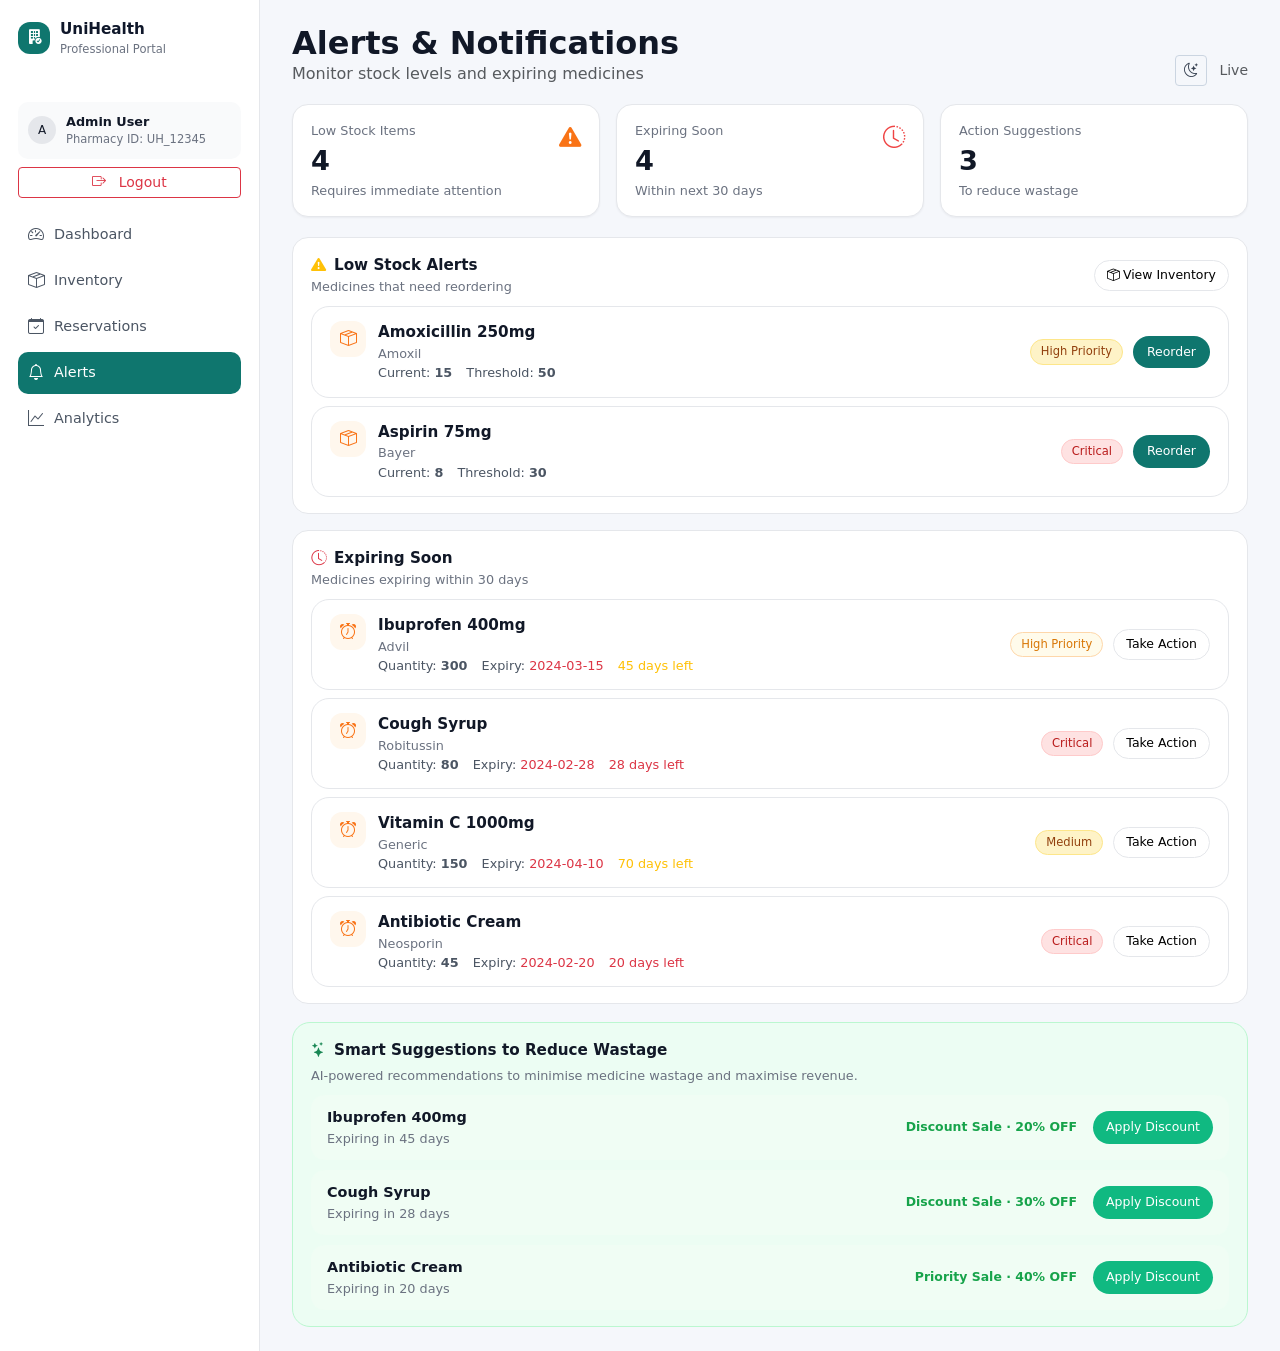
==== alerts.html @ 22b68a57 "Initial commit" ====
<!DOCTYPE html>
<html lang="en">
<head>
    <meta charset="UTF-8">
    <title>UniHealth | Alerts</title>
    <meta name="viewport" content="width=device-width, initial-scale=1">
    <link href="https://cdn.jsdelivr.net/npm/bootstrap@5.3.0/dist/css/bootstrap.min.css" rel="stylesheet">
    <link rel="stylesheet" href="https://cdn.jsdelivr.net/npm/bootstrap-icons@1.11.1/font/bootstrap-icons.css">
    <link rel="stylesheet" href="style.css">
    <style>
        .alert-section-header{
            display:flex;
            align-items:center;
            justify-content:space-between;
            margin-bottom:10px;
        }
        .alert-section-title{
            font-size:.95rem;
            font-weight:700;
            display:flex;
            align-items:center;
            gap:8px;
        }
        .alert-section-sub{
            font-size:.8rem;
            color:#6b7280;
        }
        .chip-warning{
            color:#d97706;
            background:#fffbeb;
            border-radius:999px;
            padding:3px 10px;
            font-size:.72rem;
            border:1px solid #fed7aa;
        }
        .chip-critical{
            color:#b91c1c;
            background:#fee2e2;
            border-radius:999px;
            padding:3px 10px;
            font-size:.72rem;
            border:1px solid #fecaca;
        }
        .chip-medium{
            color:#92400e;
            background:#fef3c7;
            border-radius:999px;
            padding:3px 10px;
            font-size:.72rem;
            border:1px solid #fde68a;
        }
        .alert-list-card{
            background:#fff;
            border-radius:18px;
            border:1px solid #e5e7eb;
            padding:14px 18px;
            display:flex;
            justify-content:space-between;
            align-items:center;
        }
        .alert-list-main{
            display:flex;
            align-items:flex-start;
            gap:12px;
        }
        .alert-icon-pill{
            width:36px;
            height:36px;
            border-radius:12px;
            background:#fff7ed;
            display:flex;
            align-items:center;
            justify-content:center;
            color:#f97316;
            flex-shrink:0;
        }
        .alert-medicine{
            font-size:.95rem;
            font-weight:700;
        }
        .alert-brand{
            font-size:.8rem;
            color:#6b7280;
        }
        .alert-meta{
            font-size:.8rem;
            color:#4b5563;
        }
        .alert-meta span+span{
            margin-left:10px;
        }
        .alert-right{
            display:flex;
            align-items:center;
            gap:10px;
        }
        .btn-outline-soft{
            border-radius:999px;
            border:1px solid #e5e7eb;
            background:#fff;
            font-size:.78rem;
            padding:5px 12px;
        }
        .btn-pill-primary{
            border-radius:999px;
            border:none;
            background:#0f766e;
            color:#fff;
            font-size:.78rem;
            padding:7px 14px;
        }
        .suggest-panel{
            background:#ecfdf3;
            border-radius:18px;
            border:1px solid #bbf7d0;
            padding:16px 18px;
            margin-top:18px;
        }
        .suggest-item{
            background:#f0fdf4;
            border-radius:14px;
            padding:12px 16px;
            display:flex;
            justify-content:space-between;
            align-items:center;
            margin-top:10px;
        }
        .suggest-name{
            font-size:.9rem;
            font-weight:600;
        }
        .suggest-sub{
            font-size:.8rem;
            color:#6b7280;
        }
        .suggest-tag{
            font-size:.78rem;
            color:#16a34a;
            font-weight:700;
        }
        .btn-apply{
            border-radius:999px;
            border:none;
            background:#10b981;
            color:#fff;
            font-size:.78rem;
            padding:7px 13px;
        }
    </style>
</head>
<body>
<div class="app-shell">

    <aside class="app-sidebar">
        <div class="sidebar-brand">
            <div class="brand-icon"><i class="bi bi-building-fill-check"></i></div>
            <div>
                <div class="brand-title">UniHealth</div>
                <div class="brand-subtitle">Professional Portal</div>
            </div>
        </div>

        <div class="sidebar-user mb-2">
            <div class="sidebar-user-avatar">A</div>
            <div>
                <div class="fw-bold">Admin User</div>
                <div class="brand-subtitle">Pharmacy ID: <span id="sidebarPhId">UH_12345</span></div>
            </div>
        </div>

        <button class="btn btn-sm btn-outline-danger w-100 mb-3" onclick="handleLogout()">
            <i class="bi bi-box-arrow-right me-2"></i> Logout
        </button>

        <nav class="sidebar-nav">
            <a href="dashboard.html" class="sidebar-link">
                <i class="bi bi-speedometer2"></i><span>Dashboard</span>
            </a>
            <a href="inventory.html" class="sidebar-link">
                <i class="bi bi-box-seam"></i><span>Inventory</span>
            </a>
            <a href="reservations.html" class="sidebar-link">
                <i class="bi bi-calendar-check"></i><span>Reservations</span>
            </a>
            <a href="alerts.html" class="sidebar-link active">
                <i class="bi bi-bell"></i><span>Alerts</span>
            </a>
            <a href="analytics.html" class="sidebar-link">
                <i class="bi bi-graph-up"></i><span>Analytics</span>
            </a>
        </nav>
    </aside>

    <main class="app-main">
        <div class="app-header-row">
            <div>
                <h2 class="fw-bold mb-0">Alerts &amp; Notifications</h2>
                <p class="text-muted mb-0">Monitor stock levels and expiring medicines</p>
            </div>
            <div class="text-end small text-muted">
                <button type="button" class="btn btn-sm btn-outline-secondary me-2" onclick="toggleTheme()">
                    <i class="bi bi-moon-stars"></i>
                </button>
                <span class="live-dot"></span> Live
            </div>
        </div>

        <section class="summary-grid">
            <div class="summary-card">
                <div>
                    <div class="summary-label">Low Stock Items</div>
                    <h2>4</h2>
                    <div class="summary-note">Requires immediate attention</div>
                </div>
                <div class="summary-icon">
                    <i class="bi bi-exclamation-triangle-fill"></i>
                </div>
            </div>
            <div class="summary-card">
                <div>
                    <div class="summary-label">Expiring Soon</div>
                    <h2>4</h2>
                    <div class="summary-note">Within next 30 days</div>
                </div>
                <div class="summary-icon red">
                    <i class="bi bi-clock-history"></i>
                </div>
            </div>
            <div class="summary-card">
                <div>
                    <div class="summary-label">Action Suggestions</div>
                    <h2>3</h2>
                    <div class="summary-note">To reduce wastage</div>
                </div>
                <div class="summary-icon green">
                    <i class="bi bi-arrow-trend-down"></i>
                </div>
            </div>
        </section>

        <section class="panel">
            <div class="alert-section-header">
                <div>
                    <div class="alert-section-title">
                        <span class="text-warning"><i class="bi bi-exclamation-triangle-fill"></i></span>
                        Low Stock Alerts
                    </div>
                    <div class="alert-section-sub">Medicines that need reordering</div>
                </div>
                <button class="btn-outline-soft">
                    <i class="bi bi-box-seam"></i> View Inventory
                </button>
            </div>
            <div class="vstack gap-2" id="lowStockContainer"></div>
        </section>

        <section class="panel">
            <div class="alert-section-header">
                <div>
                    <div class="alert-section-title">
                        <span class="text-danger"><i class="bi bi-clock-history"></i></span>
                        Expiring Soon
                    </div>
                    <div class="alert-section-sub">Medicines expiring within 30 days</div>
                </div>
            </div>
            <div class="vstack gap-2" id="expiringContainer"></div>
        </section>

        <section class="suggest-panel">
            <div class="alert-section-title mb-1">
                <span class="text-success"><i class="bi bi-stars"></i></span>
                Smart Suggestions to Reduce Wastage
            </div>
            <div class="alert-section-sub mb-2">
                AI‑powered recommendations to minimise medicine wastage and maximise revenue.
            </div>
            <div id="suggestContainer"></div>
        </section>
    </main>
</div>

<script src="auth-logic.js"></script>
<script>
    const lowStockAlerts = [
        { name: "Amoxicillin 250mg", brand: "Amoxil", current: 15, threshold: 50, priority: "High Priority" },
        { name: "Aspirin 75mg",      brand: "Bayer",  current: 8,  threshold: 30, priority: "Critical" }
    ];
    const expiringSoon = [
        { name: "Ibuprofen 400mg",  brand: "Advil",      qty: 300, expiry: "2024-03-15", daysLeft: "45 days left", severity: "High Priority" },
        { name: "Cough Syrup",      brand: "Robitussin", qty: 80,  expiry: "2024-02-28", daysLeft: "28 days left", severity: "Critical" },
        { name: "Vitamin C 1000mg", brand: "Generic",    qty: 150, expiry: "2024-04-10", daysLeft: "70 days left", severity: "Medium" },
        { name: "Antibiotic Cream", brand: "Neosporin",  qty: 45,  expiry: "2024-02-20", daysLeft: "20 days left", severity: "Critical" }
    ];
    const suggestions = [
        { name: "Ibuprofen 400mg",  note: "Expiring in 45 days", tag: "Discount Sale · 20% OFF" },
        { name: "Cough Syrup",      note: "Expiring in 28 days", tag: "Discount Sale · 30% OFF" },
        { name: "Antibiotic Cream", note: "Expiring in 20 days", tag: "Priority Sale · 40% OFF" }
    ];
    function makeEl(html) {
        const tpl = document.createElement('template');
        tpl.innerHTML = html.trim();
        return tpl.content.firstElementChild;
    }
    function renderLowStock() {
        const box = document.getElementById('lowStockContainer');
        box.innerHTML = "";
        lowStockAlerts.forEach(a => {
            const chipClass = (a.priority === "Critical") ? "chip-critical" : "chip-medium";
            box.appendChild(makeEl(`
                <div class="alert-list-card">
                    <div class="alert-list-main">
                        <div class="alert-icon-pill">
                            <i class="bi bi-box-seam"></i>
                        </div>
                        <div>
                            <div class="alert-medicine">${a.name}</div>
                            <div class="alert-brand">${a.brand}</div>
                            <div class="alert-meta">
                                <span>Current: <strong>${a.current}</strong></span>
                                <span>Threshold: <strong>${a.threshold}</strong></span>
                            </div>
                        </div>
                    </div>
                    <div class="alert-right">
                        <span class="${chipClass}">${a.priority}</span>
                        <button class="btn-pill-primary">Reorder</button>
                    </div>
                </div>
            `));
        });
    }
    function renderExpiring() {
        const box = document.getElementById('expiringContainer');
        box.innerHTML = "";
        expiringSoon.forEach(a => {
            const chipClass =
                a.severity === "Critical" ? "chip-critical" :
                a.severity === "Medium"   ? "chip-medium"  : "chip-warning";
            const daysClass = a.severity === "Critical" ? "text-danger" : "text-warning";
            box.appendChild(makeEl(`
                <div class="alert-list-card">
                    <div class="alert-list-main">
                        <div class="alert-icon-pill">
                            <i class="bi bi-alarm"></i>
                        </div>
                        <div>
                            <div class="alert-medicine">${a.name}</div>
                            <div class="alert-brand">${a.brand}</div>
                            <div class="alert-meta">
                                <span>Quantity: <strong>${a.qty}</strong></span>
                                <span>Expiry: <span class="text-danger">${a.expiry}</span></span>
                                <span class="${daysClass}">${a.daysLeft}</span>
                            </div>
                        </div>
                    </div>
                    <div class="alert-right">
                        <span class="${chipClass}">${a.severity}</span>
                        <button class="btn-outline-soft">Take Action</button>
                    </div>
                </div>
            `));
        });
    }
    function renderSuggestions() {
        const box = document.getElementById('suggestContainer');
        box.innerHTML = "";
        suggestions.forEach(s => {
            box.appendChild(makeEl(`
                <div class="suggest-item">
                    <div>
                        <div class="suggest-name">${s.name}</div>
                        <div class="suggest-sub">${s.note}</div>
                    </div>
                    <div class="d-flex align-items-center gap-3">
                        <div class="suggest-tag">${s.tag}</div>
                        <button class="btn-apply">Apply Discount</button>
                    </div>
                </div>
            `));
        });
    }
    renderLowStock();
    renderExpiring();
    renderSuggestions();
</script>
</body>
</html>
---- style.css ----
:root {
    --teal: #00a8a8;
    --primary-teal: #2cb5b5;
    --dark-gray: #1a1d20;
    --bg-main: #f5f7fb;
    --border-gray: #e5e7eb;
    --text-main: #111827;
    --muted: #6b7280;
}

/* Decorative hearts */
.decorative-hearts {
    position: fixed;
    top: 0;
    left: 0;
    width: 100%;
    height: 100%;
    pointer-events: none;
    z-index: -1;
    overflow: hidden;
}

.heart-decor {
    position: absolute;
    font-size: 3rem;
    color: rgba(239, 68, 68, 0.08);
    animation: floatHeart 6s ease-in-out infinite;
}

.heart-decor:nth-child(2) {
    animation-delay: 1s;
}

.heart-decor:nth-child(3) {
    animation-delay: 2s;
}

.heart-decor:nth-child(4) {
    animation-delay: 3s;
}

@keyframes floatHeart {
    0%, 100% {
        transform: translateY(0) rotate(0deg);
    }
    50% {
        transform: translateY(-30px) rotate(5deg);
    }
}

/* Global */
*,
*::before,
*::after {
    box-sizing: border-box;
}

body {
    margin: 0;
    background-color: var(--bg-main);
    font-family: "Inter", system-ui, -apple-system, BlinkMacSystemFont, sans-serif;
    color: var(--text-main);
}

/* ==================== AUTH LAYOUT (index.html) ==================== */

.auth-shell {
    min-height: 100vh;
    display: flex;
    align-items: stretch;
    justify-content: center;
    padding: 32px 16px;
    background: radial-gradient(circle at top left, #e0f2fe, #f9fafb 45%, #eff6ff);
}

/* Responsive grid system */
.responsive-grid {
    display: grid;
    gap: 16px;
}

/* Mobile: 1 column */
@media (max-width: 576px) {
    .responsive-grid {
        grid-template-columns: 1fr;
    }
}

/* Tablet: 2 columns */
@media (min-width: 577px) and (max-width: 992px) {
    .responsive-grid {
        grid-template-columns: repeat(2, 1fr);
    }
}

/* Desktop: 3+ columns */
@media (min-width: 993px) {
    .responsive-grid {
        grid-template-columns: repeat(3, 1fr);
    }
}

.auth-wrapper {
    display: grid;
    /* centered stacked layout */
    grid-template-columns: 1fr;
    max-width: 520px;
    width: 100%;
    gap: 32px;
    margin: 0 auto;
}

/* Responsive auth wrapper */
/* Mobile: Extra small screens */
@media (max-width: 480px) {
    .auth-wrapper {
        max-width: 100%;
        gap: 24px;
    }
    
    .auth-panel,
    .auth-hero {
        padding-left: 16px !important;
        padding-right: 16px !important;
    }
}

/* Mobile: Small screens */
@media (min-width: 481px) and (max-width: 576px) {
    .auth-wrapper {
        max-width: 100%;
        gap: 28px;
    }
}

/* Tablet: Medium screens */
@media (min-width: 577px) and (max-width: 768px) {
    .auth-wrapper {
        max-width: 550px;
        gap: 32px;
    }
}

/* Tablet: Large screens */
@media (min-width: 769px) and (max-width: 992px) {
    .auth-wrapper {
        max-width: 600px;
    }
}

/* Desktop: Extra large screens */
@media (min-width: 1200px) {
    .auth-shell {
        padding: 40px 24px;
    }
    
    .auth-wrapper {
        max-width: 700px;
        gap: 40px;
    }
}

/* Left gradient panel */
.auth-hero {
    border-radius: 24px;
    background: linear-gradient(135deg, #0497a8, #0067c5);
    color: #fff;
    padding: 48px 40px 56px;
    position: relative;
    overflow: hidden;
    box-shadow: 0 22px 45px rgba(15, 23, 42, 0.3);
    animation: slideUpFade 0.68s cubic-bezier(0.34, 1.56, 0.64, 1) 0.1s both;
    transform-origin: center bottom;
}

.auth-hero::after {
    content: "";
    position: absolute;
    width: 260px;
    height: 260px;
    border-radius: 40px;
    background: rgba(255, 255, 255, 0.15);
    right: -80px;
    bottom: -90px;
}

.auth-logo-chip {
    position: absolute;
    top: 20px;
    left: 24px;
    background: #ffffff;
    border-radius: 22px;
    padding: 12px 20px;
    display: inline-flex;
    align-items: center;
    gap: 8px;
    box-shadow: 0 18px 40px rgba(15, 23, 42, 0.25);
    animation: slideUpFade 0.6s cubic-bezier(0.34, 1.56, 0.64, 1) both;
    transition: all 0.3s ease;
}

.auth-logo-chip:hover {
    transform: translateY(-4px);
    box-shadow: 0 24px 50px rgba(15, 23, 42, 0.35);
}

.auth-logo-chip span {
    font-weight: 700;
    color: #059669;
}

.auth-hero h1 {
    margin-top: 40px;
    font-size: 3.3rem;
    font-weight: 800;
    margin-bottom: 8px;
    animation: slideUpFade 0.7s cubic-bezier(0.34, 1.56, 0.64, 1) 0.2s both;
}

.auth-hero h2 {
    font-size: 1.2rem;
    font-weight: 500;
    margin-bottom: 24px;
    animation: slideUpFade 0.7s cubic-bezier(0.34, 1.56, 0.64, 1) 0.25s both;
}

.auth-hero hr {
    border: none;
    border-top: 1px solid rgba(255, 255, 255, 0.3);
    width: 110px;
    margin: 0 0 22px;
}

.auth-hero p {
    font-size: 0.98rem;
    line-height: 1.6;
    animation: slideUpFade 0.7s cubic-bezier(0.34, 1.56, 0.64, 1) 0.3s both;
}

/* Right white panel */
.auth-panel {
    background: #ffffff;
    border-radius: 24px;
    box-shadow: 0 22px 45px rgba(15, 23, 42, 0.18);
    padding: 40px 40px 32px;   /* more padding */
    display: flex;
    flex-direction: column;
    position: relative;
    max-width: none;           /* allow full width from grid */
    width: 100%;
    animation: slideUpFade 0.68s cubic-bezier(0.34, 1.56, 0.64, 1) 0.2s both;
    transition: all 0.3s cubic-bezier(0.34, 1.56, 0.64, 1);
}

.auth-panel:hover {
    box-shadow: 0 32px 60px rgba(15, 23, 42, 0.25);
    transform: translateY(-4px);
}

.auth-panel::before {
    content: "";
    position: absolute;
    inset: 0;
    border-radius: 24px;
    border-top: 4px solid #1fb9aa;
    border-image: linear-gradient(90deg, #1fb9aa, #0f7edb) 1;
    pointer-events: none;
}

.auth-panel h2,
.auth-panel h3 {
    font-size: 2.3rem;
    font-weight: 900;
    margin-bottom: 20px;
    color: #020617;
    animation: slideUpFade 0.7s cubic-bezier(0.34, 1.56, 0.64, 1) 0.25s both;
}

/* Form controls */
/* Form labels with animation */
.form-label {
    font-size: 1rem;
    font-weight: 900;
    color: #020617;
    display: inline-block;
    animation: fadeIn 0.5s ease 0.15s both;
}

.form-control,
.form-control-lg,
.form-select {
    border-radius: 14px;
    border: 1px solid #cbd5e1;
    padding: 14px 16px;
    font-size: 1.05rem;
    background: #f9fafb;
}

.form-control:focus,
.form-control-lg:focus,
.form-select:focus {
    outline: none;
    border-color: #38bdf8;
    box-shadow: 0 0 0 1px rgba(56, 189, 248, 0.2);
    background: #ffffff;
}

/* Input with icon */
.input-with-icon {
    position: relative;
}

/* Input with icon enhanced */
.input-with-icon i {
    position: absolute;
    left: 12px;
    top: 50%;
    transform: translateY(-50%);
    color: #9ca3af;
    font-size: 0.9rem;
    transition: all 0.3s ease;
}

.input-with-icon input:focus ~ i,
.input-with-icon i:focus-within {
    color: #0f7edb;
    transform: translateY(-50%) scale(1.1);
}

.input-with-icon input {
    padding-left: 32px;
}

/* Primary button */
.btn-gradient {
    border-radius: 999px;
    border: none;
    background: linear-gradient(90deg, #1fb9aa, #0f7edb);
    color: #ffffff;
    font-size: 0.95rem;
    font-weight: 700;
    padding: 10px 16px;
    display: inline-flex;
    align-items: center;
    justify-content: center;
    gap: 8px;
    width: 100%;
    box-shadow: 0 16px 30px rgba(15, 118, 110, 0.35);
    transition: all 0.3s cubic-bezier(0.34, 1.56, 0.64, 1);
    cursor: pointer;
    position: relative;
    overflow: hidden;
}

.btn-gradient:hover {
    filter: brightness(1.08);
    transform: translateY(-2px);
    box-shadow: 0 24px 48px rgba(15, 118, 110, 0.45);
}

.btn-gradient:active {
    transform: translateY(0);
    box-shadow: 0 10px 20px rgba(15, 118, 110, 0.35);
    animation: buttonPress 0.4s ease-out;
}

/* Button ripple effect */
.btn-gradient::after {
    content: '';
    position: absolute;
    top: 50%;
    left: 50%;
    width: 0;
    height: 0;
    border-radius: 50%;
    background: rgba(255, 255, 255, 0.5);
    transform: translate(-50%, -50%);
    pointer-events: none;
}

.btn-gradient:active::after {
    animation: ripple 0.6s ease-out;
}

.auth-footer-text {
    font-size: 0.85rem;
    text-align: center;
    margin-top: 14px;
}

/* Button and link hover effects */
.btn {
    transition: all 0.3s cubic-bezier(0.34, 1.56, 0.64, 1);
}

.btn-link {
    color: #0f7edb;
    transition: all 0.3s ease;
}

.btn-link:hover {
    color: #0d5fba;
    transform: translateX(-2px);
}

.btn-outline-secondary {
    transition: all 0.3s cubic-bezier(0.34, 1.56, 0.64, 1);
    border-color: #cbd5e1;
    color: #374151;
}

.btn-outline-secondary:hover {
    border-color: #0f7edb;
    color: #0f7edb;
    background: rgba(15, 126, 219, 0.05);
    transform: translateY(-1px);
    box-shadow: 0 4px 12px rgba(15, 126, 219, 0.15);
}

.btn-teal {
    transition: all 0.3s cubic-bezier(0.34, 1.56, 0.64, 1);
}

.btn-teal:hover {
    background: #0d5c4f;
    transform: translateY(-2px);
    box-shadow: 0 8px 20px rgba(15, 118, 110, 0.3);
}

.auth-footer-text a {
    color: #0f7edb;
    font-weight: 600;
    text-decoration: none;
    position: relative;
    transition: all 0.3s ease;
}

.auth-footer-text a::after {
    content: '';
    position: absolute;
    bottom: -2px;
    left: 0;
    width: 0;
    height: 2px;
    background: #0f7edb;
    transition: width 0.3s ease;
}

.auth-footer-text a:hover::after {
    width: 100%;
}

.auth-footer-text a:hover {
    color: #0d5fba;
}

/* OTP section */
.otp-row {
    display: flex;
    gap: 8px;
    align-items: center;
    animation: fadeIn 0.5s ease 0.3s both;
}

.otp-row input {
    flex: 1;
    transition: all 0.3s cubic-bezier(0.34, 1.56, 0.64, 1);
}

/* Form controls animations */
.form-control,
.form-control-lg {
    transition: all 0.3s cubic-bezier(0.34, 1.56, 0.64, 1);
}

.form-control:focus,
.form-control-lg:focus {
    transform: translateY(-2px);
    border-color: #38bdf8;
    box-shadow: 0 8px 20px rgba(56, 189, 248, 0.3);
}

textarea.form-control {
    transition: all 0.3s cubic-bezier(0.34, 1.56, 0.64, 1);
    resize: vertical;
}

textarea.form-control:focus {
    transform: translateY(-2px);
    border-color: #38bdf8;
    box-shadow: 0 8px 20px rgba(56, 189, 248, 0.3);
}

/* Additional card hover effects */
.auth-panel h2,
.auth-panel h3 {
    transition: color 0.3s ease;
}

/* Responsive auth cards */
@media (max-width: 991px) {
    .auth-shell {
        padding: 20px 12px;
    }
    .auth-wrapper {
        grid-template-columns: 1fr;
        max-width: 100%;
    }
    .auth-hero {
        order: 1;
        padding: 32px 24px 40px;
    }
    .auth-panel {
        order: 2;
        max-width: 100%;
        margin: 0 auto;
    }
}

/* ==================== ANIMATION KEYFRAMES ==================== */

@keyframes slideUpFade {
    from {
        opacity: 0;
        transform: translateY(30px);
    }
    to {
        opacity: 1;
        transform: translateY(0);
    }
}

@keyframes fadeIn {
    from {
        opacity: 0;
    }
    to {
        opacity: 1;
    }
}

@keyframes pulse {
    0%, 100% {
        opacity: 1;
    }
    50% {
        opacity: 0.8;
    }
}

/* Step animations for multi-step forms */
#reg-step-1,
#reg-step-2,
#fp-step-1,
#fp-step-2,
#fp-step-3,
#fuh-step-1,
#fuh-step-2,
#fuh-step-3 {
    animation: slideUpFade 0.5s cubic-bezier(0.34, 1.56, 0.64, 1) both;
}

.form-row,
.row {
    animation: fadeIn 0.6s ease forwards;
}

.form-row:nth-child(1) { animation-delay: 0.1s; }
.form-row:nth-child(2) { animation-delay: 0.15s; }
.form-row:nth-child(3) { animation-delay: 0.2s; }
.form-row:nth-child(4) { animation-delay: 0.25s; }

.row > div:nth-child(1) { animation: fadeIn 0.5s ease forwards 0.15s; }
.row > div:nth-child(2) { animation: fadeIn 0.5s ease forwards 0.2s; }
.row > div:nth-child(3) { animation: fadeIn 0.5s ease forwards 0.25s; }

/* Heart animation */
.heart-float {
    position: fixed;
    pointer-events: none;
    font-size: 2rem;
    animation: heartFloat 2.5s cubic-bezier(0.25, 0.46, 0.45, 0.94) forwards;
}

@keyframes heartFloat {
    0% {
        opacity: 1;
        transform: translate(0, 0) scale(0.5);
    }
    50% {
        opacity: 1;
        transform: translate(var(--tx), var(--ty)) scale(1);
    }
    100% {
        opacity: 0;
        transform: translate(var(--tx), calc(var(--ty) - 150px)) scale(0.3);
    }
}

/* Heart button effect */
.heart-btn {
    display: inline-flex;
    align-items: center;
    justify-content: center;
    width: 40px;
    height: 40px;
    border-radius: 50%;
    background: rgba(239, 68, 68, 0.1);
    border: 2px solid #ef4444;
    color: #ef4444;
    cursor: pointer;
    transition: all 0.3s ease;
    font-size: 1.2rem;
    min-touch-target: 44px;
}

.heart-btn:hover {
    background: #ef4444;
    color: white;
    transform: scale(1.1);
}

.heart-btn:active {
    transform: scale(0.95);
}

.heart-btn.active {
    animation: heartBeat 0.5s cubic-bezier(0.34, 1.56, 0.64, 1);
    background: #ef4444;
    color: white;
}

/* Mobile: Larger touch targets */
@media (max-width: 576px) {
    .heart-btn {
        width: 44px;
        height: 44px;
        font-size: 1.3rem;
    }
}

@keyframes heartBeat {
    0% { transform: scale(1); }
    14% { transform: scale(1.2); }
    28% { transform: scale(1); }
    42% { transform: scale(1.2); }
    70% { transform: scale(1); }
}

@keyframes buttonPress {
    0% {
        transform: scale(1);
    }
    50% {
        transform: scale(0.96);
    }
    100% {
        transform: scale(1);
    }
}

@keyframes ripple {
    0% {
        width: 0;
        height: 0;
        opacity: 1;
    }
    100% {
        width: 300px;
        height: 300px;
        opacity: 0;
    }
}

/* ==================== APP LAYOUT (sidebar + content) ==================== */

.app-shell {
    display: flex;
    min-height: 100vh;
    background: var(--bg-main);
}

.app-sidebar {
    width: 260px;
    background: #ffffff;
    border-right: 1px solid #e5e7eb;
    display: flex;
    flex-direction: column;
    padding: 18px 18px;
}

.sidebar-brand {
    display: flex;
    align-items: center;
    gap: 10px;
    margin-bottom: 28px;
}

.brand-icon {
    width: 32px;
    height: 32px;
    border-radius: 12px;
    background: #0f766e;
    display: flex;
    align-items: center;
    justify-content: center;
    color: #ffffff;
    font-size: 0.9rem;
    font-weight: 700;
}

.brand-title {
    font-size: 0.95rem;
    font-weight: 700;
    color: #0f172a;
}

.brand-subtitle {
    font-size: 0.72rem;
    color: #6b7280;
}

.sidebar-nav {
    display: flex;
    flex-direction: column;
    gap: 4px;
    margin-bottom: auto;
}

.sidebar-link {
    display: flex;
    align-items: center;
    gap: 10px;
    padding: 9px 10px;
    border-radius: 10px;
    font-size: 0.9rem;
    color: #4b5563;
    text-decoration: none;
}

.sidebar-link i {
    font-size: 1rem;
}

.sidebar-link:hover {
    background: #f3f4f6;
}

.sidebar-link.active {
    background: #0f766e;
    color: #ffffff;
}

.sidebar-user {
    margin-top: 16px;
    padding: 10px;
    border-radius: 10px;
    background: #f9fafb;
    display: flex;
    align-items: center;
    gap: 10px;
    font-size: 0.8rem;
}

.sidebar-user-avatar {
    width: 28px;
    height: 28px;
    border-radius: 999px;
    background: #e5e7eb;
    display: flex;
    align-items: center;
    justify-content: center;
    font-size: 0.75rem;
}

.app-main {
    flex: 1;
    padding: 24px 32px;
}

/* Main header line */
.app-header-row {
    display: flex;
    justify-content: space-between;
    align-items: flex-end;
    margin-bottom: 18px;
}

.live-dot {
    width: 7px;
    height: 7px;
    border-radius: 999px;
    background: #16a34a;
}

/* Shared panels & cards */
.panel {
    background: #ffffff;
    border-radius: 16px;
    border: 1px solid #e5e7eb;
    padding: 16px 18px;
    margin-bottom: 16px;
}

.summary-grid {
    display: grid;
    grid-template-columns: repeat(auto-fit,minmax(220px,1fr));
    gap: 16px;
    margin-bottom: 20px;
}

.summary-card {
    background:#fff;
    border-radius:16px;
    border:1px solid #e5e7eb;
    padding:16px 18px;
    display:flex;
    justify-content:space-between;
    align-items:flex-start;
    box-shadow:0 1px 2px rgba(15,23,42,0.05);
}
.summary-card h2{
    font-size:1.7rem;
    margin:4px 0;
    font-weight:800;
}
.summary-label{
    font-size:.8rem;
    color:#6b7280;
}
.summary-note{
    font-size:.8rem;
    color:#6b7280;
}
.summary-icon{
    font-size:1.4rem;
    color:#f97316;
}
.summary-icon.red{color:#ef4444;}
.summary-icon.green{color:#16a34a;}

/* Stat cards (dashboard) */
.stat-card {
    background: #ffffff;
    border: 1px solid #e5e7eb;
    border-radius: 14px;
    padding: 1.25rem 1.4rem;
    box-shadow: 0 1px 2px rgba(15,23,42,0.05);
    transition: transform 0.15s ease, box-shadow 0.15s ease;
}
.stat-card:hover {
    transform: translateY(-3px);
    box-shadow: 0 8px 18px rgba(15,23,42,0.12);
}
.stat-icon {
    font-size: 1.6rem;
    color: #2cb5b5;
    background: #ecfeff;
    padding: 10px;
    border-radius: 12px;
}

/* Inventory toolbar & cards */
.inv-toolbar {
    background: #ffffff;
    border-radius: 16px;
    padding: 12px 16px;
    border: 1px solid #e5e7eb;
    display: flex;
    justify-content: space-between;
    align-items: center;
    margin-bottom: 20px;
}

.search-box {
    display: flex;
    align-items: center;
    gap: 8px;
    background: #f9fafb;
    border-radius: 999px;
    border: 1px solid #e5e7eb;
    padding: 6px 12px;
    min-width: 260px;
}
.search-box i{color:#9ca3af;}
.search-box input{
    border:none;
    background:transparent;
    outline:none;
    font-size:.88rem;
}

.inv-toolbar-right {
    display:flex;
    align-items:center;
    gap:12px;
}
.view-toggle{
    background:#f3f4f6;
    border-radius:999px;
    padding:3px;
}
.view-btn{
    border:none;
    background:transparent;
    padding:5px 12px;
    font-size:.8rem;
    border-radius:999px;
    color:#6b7280;
}
.view-btn.active{
    background:#ffffff;
    color:#111827;
    box-shadow:0 0 0 1px #e5e7eb;
}
.btn-teal{
    border:none;
    border-radius:999px;
    background:#0f766e;
    color:#ffffff;
    padding:8px 16px;
    font-size:.85rem;
    font-weight:600;
    display:inline-flex;
    align-items:center;
    gap:6px;
}

.inv-grid{
    display:grid;
    grid-template-columns:repeat(auto-fit,minmax(260px,1fr));
    gap:16px;
}
.med-card{
    background:#ffffff;
    border-radius:18px;
    padding:16px 18px;
    border:1px solid #e5e7eb;
    box-shadow:0 1px 2px rgba(15,23,42,0.06);
    display:flex;
    flex-direction:column;
    gap:6px;
}
.med-card-header{
    display:flex;
    justify-content:space-between;
    align-items:center;
}
.med-name{
    font-size:.98rem;
    font-weight:700;
    margin:0;
}
.med-sub{
    font-size:.8rem;
    color:#6b7280;
    margin:0;
}
.med-row{
    display:flex;
    justify-content:space-between;
    font-size:.8rem;
}
.med-price{
    color:#2563eb;
    font-weight:600;
}
.med-qty{font-weight:500;}
.med-exp{color:#6b7280;}
.badge-pill{
    font-size:.7rem;
    padding:4px 10px;
    border-radius:999px;
}
.badge-success-soft{
    background:#dcfce7;
    color:#166534;
}
.badge-warning-soft{
    background:#fef3c7;
    color:#92400e;
}
.med-edit-btn{
    margin-top:10px;
    border-radius:999px;
    border:1px solid #e5e7eb;
    background:#f9fafb;
    padding:6px 10px;
    font-size:.78rem;
    color:#374151;
}

/* Reservation pills */
.res-tag {
    font-size: 0.72rem;
    border-radius: 999px;
    padding: 3px 10px;
    border: 1px solid transparent;
}
.res-tag.pickup {
    background:#eef2ff;
    color:#3730a3;
    border-color:#e0e7ff;
}
.res-tag.delivery {
    background:#ecfeff;
    color:#155e75;
    border-color:#a5f3fc;
}

/* Analytics trust score box */
.trust-score {
    background:#ecfdf3;
    border:1px solid #bbf7d0;
    border-radius:16px;
    padding:16px 18px;
}
.trust-score h2{
    font-size:1.8rem;
    margin:0;
}

/* Simple flow-chart cards */
.flow-card{
    background:#ffffff;
    border-radius:16px;
    border:1px dashed #d1d5db;
    padding:14px 16px;
}

/* Activity / pickups */
.activity-item {
    padding: 15px;
    border-bottom: 1px solid #f1f5f9;
}

.badge-pending {
    background: #10b981;
    color: white;
    border-radius: 20px;
    padding: 5px 12px;
}

.pickup-item {
    background: white;
    border: 1px solid var(--border-gray);
    border-radius: 12px;
    padding: 15px;
    margin-bottom: 12px;
}

/* Quick action button */
.btn-action {
    background: white;
    border: 1px solid var(--border-gray);
    text-align: left;
    padding: 12px 15px;
    border-radius: 8px;
    margin-bottom: 10px;
    font-weight: 500;
    display: flex;
    align-items: center;
    transition: all 0.2s;
}
.btn-action:hover {
    background: #f1f5f9;
    border-color: var(--primary-teal);
    transform: translateY(-1px);
}

/* Responsive sidebar */
@media (max-width: 768px) {
    .app-shell {
        flex-direction: column;
    }
    .app-sidebar {
        width: 100%;
        flex-direction: row;
        align-items: center;
        overflow-x: auto;
    }
    .sidebar-nav {
        flex-direction: row;
        gap: 8px;
        margin-left: 16px;
    }
    .sidebar-user {
        margin-left: auto;
        margin-top: 0;
    }
    .app-main {
        padding: 16px;
    }
}
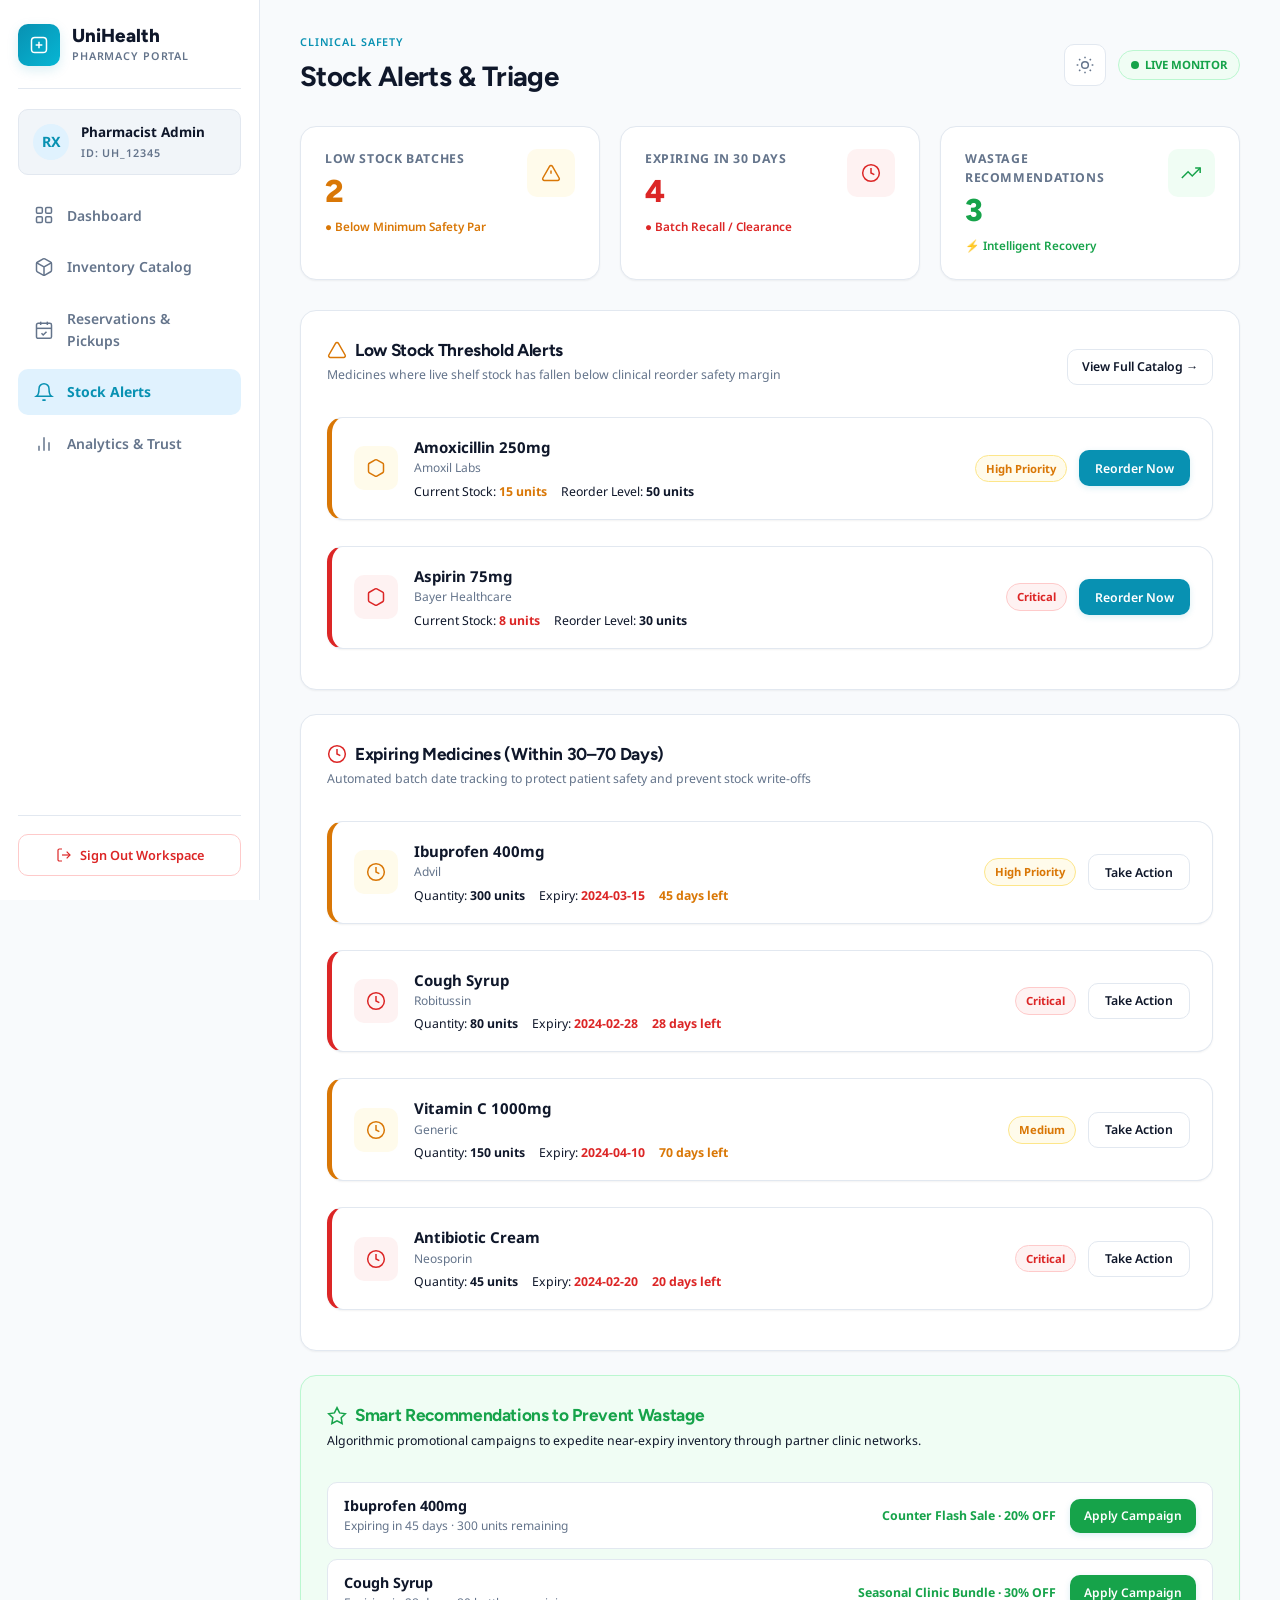
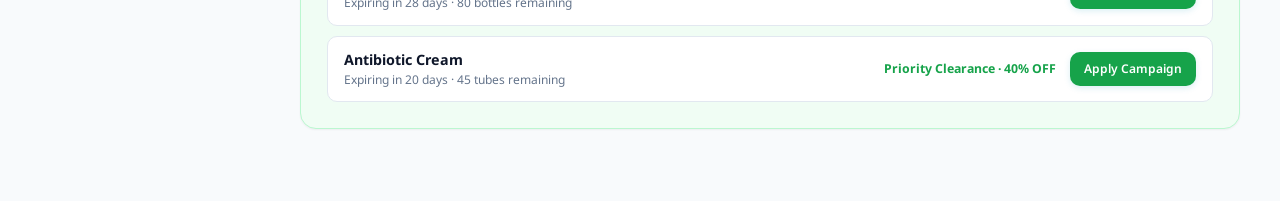
==== commit 80caff39: "feat(reservations-alerts): modernize in-store pickup, delivery orders, and alert triage" ====
--- a/alerts.html
+++ b/alerts.html
@@ -1,388 +1,337 @@
 <!DOCTYPE html>
 <html lang="en">
 <head>
-    <meta charset="UTF-8">
-    <title>UniHealth | Alerts</title>
-    <meta name="viewport" content="width=device-width, initial-scale=1">
-    <link href="https://cdn.jsdelivr.net/npm/bootstrap@5.3.0/dist/css/bootstrap.min.css" rel="stylesheet">
-    <link rel="stylesheet" href="https://cdn.jsdelivr.net/npm/bootstrap-icons@1.11.1/font/bootstrap-icons.css">
-    <link rel="stylesheet" href="style.css">
-    <style>
-        .alert-section-header{
-            display:flex;
-            align-items:center;
-            justify-content:space-between;
-            margin-bottom:10px;
-        }
-        .alert-section-title{
-            font-size:.95rem;
-            font-weight:700;
-            display:flex;
-            align-items:center;
-            gap:8px;
-        }
-        .alert-section-sub{
-            font-size:.8rem;
-            color:#6b7280;
-        }
-        .chip-warning{
-            color:#d97706;
-            background:#fffbeb;
-            border-radius:999px;
-            padding:3px 10px;
-            font-size:.72rem;
-            border:1px solid #fed7aa;
-        }
-        .chip-critical{
-            color:#b91c1c;
-            background:#fee2e2;
-            border-radius:999px;
-            padding:3px 10px;
-            font-size:.72rem;
-            border:1px solid #fecaca;
-        }
-        .chip-medium{
-            color:#92400e;
-            background:#fef3c7;
-            border-radius:999px;
-            padding:3px 10px;
-            font-size:.72rem;
-            border:1px solid #fde68a;
-        }
-        .alert-list-card{
-            background:#fff;
-            border-radius:18px;
-            border:1px solid #e5e7eb;
-            padding:14px 18px;
-            display:flex;
-            justify-content:space-between;
-            align-items:center;
-        }
-        .alert-list-main{
-            display:flex;
-            align-items:flex-start;
-            gap:12px;
-        }
-        .alert-icon-pill{
-            width:36px;
-            height:36px;
-            border-radius:12px;
-            background:#fff7ed;
-            display:flex;
-            align-items:center;
-            justify-content:center;
-            color:#f97316;
-            flex-shrink:0;
-        }
-        .alert-medicine{
-            font-size:.95rem;
-            font-weight:700;
-        }
-        .alert-brand{
-            font-size:.8rem;
-            color:#6b7280;
-        }
-        .alert-meta{
-            font-size:.8rem;
-            color:#4b5563;
-        }
-        .alert-meta span+span{
-            margin-left:10px;
-        }
-        .alert-right{
-            display:flex;
-            align-items:center;
-            gap:10px;
-        }
-        .btn-outline-soft{
-            border-radius:999px;
-            border:1px solid #e5e7eb;
-            background:#fff;
-            font-size:.78rem;
-            padding:5px 12px;
-        }
-        .btn-pill-primary{
-            border-radius:999px;
-            border:none;
-            background:#0f766e;
-            color:#fff;
-            font-size:.78rem;
-            padding:7px 14px;
-        }
-        .suggest-panel{
-            background:#ecfdf3;
-            border-radius:18px;
-            border:1px solid #bbf7d0;
-            padding:16px 18px;
-            margin-top:18px;
-        }
-        .suggest-item{
-            background:#f0fdf4;
-            border-radius:14px;
-            padding:12px 16px;
-            display:flex;
-            justify-content:space-between;
-            align-items:center;
-            margin-top:10px;
-        }
-        .suggest-name{
-            font-size:.9rem;
-            font-weight:600;
-        }
-        .suggest-sub{
-            font-size:.8rem;
-            color:#6b7280;
-        }
-        .suggest-tag{
-            font-size:.78rem;
-            color:#16a34a;
-            font-weight:700;
-        }
-        .btn-apply{
-            border-radius:999px;
-            border:none;
-            background:#10b981;
-            color:#fff;
-            font-size:.78rem;
-            padding:7px 13px;
-        }
-    </style>
+  <meta charset="UTF-8">
+  <title>UniHealth · Clinical Stock Alerts</title>
+  <meta name="viewport" content="width=device-width, initial-scale=1">
+  <meta name="description" content="Automated clinical inventory alerts for expiring medicines, critical stockouts, and intelligent reorder suggestions.">
+  <link rel="stylesheet" href="style.css">
+  <link rel="icon" href="data:image/svg+xml,<svg xmlns='http://www.w3.org/2000/svg' viewBox='0 0 24 24' fill='%230891b2'><path d='M19 10.5V6a2 2 0 0 0-2-2H7a2 2 0 0 0-2 2v12a2 2 0 0 0 2 2h10a2 2 0 0 0 2-2v-4.5'/><path d='M10 12h4m-2-2v4'/></svg>">
 </head>
 <body>
 <div class="app-shell">
 
-    <aside class="app-sidebar">
-        <div class="sidebar-brand">
-            <div class="brand-icon"><i class="bi bi-building-fill-check"></i></div>
-            <div>
-                <div class="brand-title">UniHealth</div>
-                <div class="brand-subtitle">Professional Portal</div>
-            </div>
-        </div>
-
-        <div class="sidebar-user mb-2">
-            <div class="sidebar-user-avatar">A</div>
-            <div>
-                <div class="fw-bold">Admin User</div>
-                <div class="brand-subtitle">Pharmacy ID: <span id="sidebarPhId">UH_12345</span></div>
-            </div>
-        </div>
-
-        <button class="btn btn-sm btn-outline-danger w-100 mb-3" onclick="handleLogout()">
-            <i class="bi bi-box-arrow-right me-2"></i> Logout
+  <!-- ==================== SIDEBAR ==================== -->
+  <aside class="app-sidebar" id="appSidebar">
+    <div class="sidebar-brand">
+      <div class="brand-icon">
+        <svg class="ui-icon" viewBox="0 0 24 24" fill="none" stroke="currentColor">
+          <rect x="3" y="3" width="18" height="18" rx="4"></rect>
+          <path d="M12 8v8M8 12h8"></path>
+        </svg>
+      </div>
+      <div>
+        <div class="brand-title">UniHealth</div>
+        <div class="brand-subtitle">PHARMACY PORTAL</div>
+      </div>
+    </div>
+
+    <div class="sidebar-user">
+      <div class="sidebar-user-avatar">RX</div>
+      <div style="overflow: hidden;">
+        <div class="fw-bold" style="font-size: 0.9rem; text-overflow: ellipsis; white-space: nowrap; overflow: hidden;">Pharmacist Admin</div>
+        <div class="brand-subtitle">ID: <span id="sidebarPhId">UH_12345</span></div>
+      </div>
+    </div>
+
+    <nav class="sidebar-nav">
+      <a href="dashboard.html" class="sidebar-link">
+        <svg class="ui-icon" viewBox="0 0 24 24" fill="none" stroke="currentColor">
+          <rect x="3" y="3" width="7" height="7" rx="1.5"></rect>
+          <rect x="14" y="3" width="7" height="7" rx="1.5"></rect>
+          <rect x="3" y="14" width="7" height="7" rx="1.5"></rect>
+          <rect x="14" y="14" width="7" height="7" rx="1.5"></rect>
+        </svg>
+        <span>Dashboard</span>
+      </a>
+      <a href="inventory.html" class="sidebar-link">
+        <svg class="ui-icon" viewBox="0 0 24 24" fill="none" stroke="currentColor">
+          <path d="M21 8a2 2 0 0 0-1-1.73l-7-4a2 2 0 0 0-2 0l-7 4A2 2 0 0 0 3 8v8a2 2 0 0 0 1 1.73l7 4a2 2 0 0 0 2 0l7-4A2 2 0 0 0 21 16Z"></path>
+          <path d="m3.3 7 8.7 5 8.7-5M12 22V12"></path>
+        </svg>
+        <span>Inventory Catalog</span>
+      </a>
+      <a href="reservations.html" class="sidebar-link">
+        <svg class="ui-icon" viewBox="0 0 24 24" fill="none" stroke="currentColor">
+          <rect x="3" y="4" width="18" height="18" rx="2" ry="2"></rect>
+          <line x1="16" y1="2" x2="16" y2="6"></line>
+          <line x1="8" y1="2" x2="8" y2="6"></line>
+          <line x1="3" y1="10" x2="21" y2="10"></line>
+          <path d="m9 16 2 2 4-4"></path>
+        </svg>
+        <span>Reservations &amp; Pickups</span>
+      </a>
+      <a href="alerts.html" class="sidebar-link active">
+        <svg class="ui-icon" viewBox="0 0 24 24" fill="none" stroke="currentColor">
+          <path d="M18 8A6 6 0 0 0 6 8c0 7-3 9-3 9h18s-3-2-3-9"></path>
+          <path d="M13.73 21a2 2 0 0 1-3.46 0"></path>
+        </svg>
+        <span>Stock Alerts</span>
+      </a>
+      <a href="analytics.html" class="sidebar-link">
+        <svg class="ui-icon" viewBox="0 0 24 24" fill="none" stroke="currentColor">
+          <line x1="18" y1="20" x2="18" y2="10"></line>
+          <line x1="12" y1="20" x2="12" y2="4"></line>
+          <line x1="6" y1="20" x2="6" y2="14"></line>
+        </svg>
+        <span>Analytics &amp; Trust</span>
+      </a>
+    </nav>
+
+    <div class="sidebar-footer">
+      <button class="btn-danger-outline w-100" onclick="handleLogout()">
+        <svg class="ui-icon ui-icon-sm" viewBox="0 0 24 24" fill="none" stroke="currentColor">
+          <path d="M9 21H5a2 2 0 0 1-2-2V5a2 2 0 0 1 2-2h4"></path>
+          <polyline points="16 17 21 12 16 7"></polyline>
+          <line x1="21" y1="12" x2="9" y2="12"></line>
+        </svg>
+        Sign Out Workspace
+      </button>
+    </div>
+  </aside>
+
+  <!-- ==================== MAIN CONTENT ==================== -->
+  <main class="app-main">
+    <div class="app-header-row">
+      <div>
+        <div class="brand-subtitle" style="color: var(--primary);">CLINICAL SAFETY</div>
+        <h1 style="font-size: 1.85rem; margin: 4px 0 0;">Stock Alerts &amp; Triage</h1>
+      </div>
+      <div class="header-meta">
+        <button type="button" class="btn-icon" onclick="toggleTheme()" aria-label="Toggle theme">
+          <svg class="ui-icon" viewBox="0 0 24 24" fill="none" stroke="currentColor">
+            <circle cx="12" cy="12" r="4"></circle>
+            <path d="M12 2v2m0 16v2M4.93 4.93l1.41 1.41m11.32 11.32l1.41 1.41M2 12h2m16 0h2M6.34 17.66l-1.41 1.41m14.14-14.14l-1.41 1.41"></path>
+          </svg>
         </button>
-
-        <nav class="sidebar-nav">
-            <a href="dashboard.html" class="sidebar-link">
-                <i class="bi bi-speedometer2"></i><span>Dashboard</span>
-            </a>
-            <a href="inventory.html" class="sidebar-link">
-                <i class="bi bi-box-seam"></i><span>Inventory</span>
-            </a>
-            <a href="reservations.html" class="sidebar-link">
-                <i class="bi bi-calendar-check"></i><span>Reservations</span>
-            </a>
-            <a href="alerts.html" class="sidebar-link active">
-                <i class="bi bi-bell"></i><span>Alerts</span>
-            </a>
-            <a href="analytics.html" class="sidebar-link">
-                <i class="bi bi-graph-up"></i><span>Analytics</span>
-            </a>
-        </nav>
-    </aside>
-
-    <main class="app-main">
-        <div class="app-header-row">
-            <div>
-                <h2 class="fw-bold mb-0">Alerts &amp; Notifications</h2>
-                <p class="text-muted mb-0">Monitor stock levels and expiring medicines</p>
-            </div>
-            <div class="text-end small text-muted">
-                <button type="button" class="btn btn-sm btn-outline-secondary me-2" onclick="toggleTheme()">
-                    <i class="bi bi-moon-stars"></i>
-                </button>
-                <span class="live-dot"></span> Live
-            </div>
-        </div>
-
-        <section class="summary-grid">
-            <div class="summary-card">
-                <div>
-                    <div class="summary-label">Low Stock Items</div>
-                    <h2>4</h2>
-                    <div class="summary-note">Requires immediate attention</div>
-                </div>
-                <div class="summary-icon">
-                    <i class="bi bi-exclamation-triangle-fill"></i>
-                </div>
-            </div>
-            <div class="summary-card">
-                <div>
-                    <div class="summary-label">Expiring Soon</div>
-                    <h2>4</h2>
-                    <div class="summary-note">Within next 30 days</div>
-                </div>
-                <div class="summary-icon red">
-                    <i class="bi bi-clock-history"></i>
-                </div>
-            </div>
-            <div class="summary-card">
-                <div>
-                    <div class="summary-label">Action Suggestions</div>
-                    <h2>3</h2>
-                    <div class="summary-note">To reduce wastage</div>
-                </div>
-                <div class="summary-icon green">
-                    <i class="bi bi-arrow-trend-down"></i>
-                </div>
-            </div>
-        </section>
-
-        <section class="panel">
-            <div class="alert-section-header">
-                <div>
-                    <div class="alert-section-title">
-                        <span class="text-warning"><i class="bi bi-exclamation-triangle-fill"></i></span>
-                        Low Stock Alerts
-                    </div>
-                    <div class="alert-section-sub">Medicines that need reordering</div>
-                </div>
-                <button class="btn-outline-soft">
-                    <i class="bi bi-box-seam"></i> View Inventory
-                </button>
-            </div>
-            <div class="vstack gap-2" id="lowStockContainer"></div>
-        </section>
-
-        <section class="panel">
-            <div class="alert-section-header">
-                <div>
-                    <div class="alert-section-title">
-                        <span class="text-danger"><i class="bi bi-clock-history"></i></span>
-                        Expiring Soon
-                    </div>
-                    <div class="alert-section-sub">Medicines expiring within 30 days</div>
-                </div>
-            </div>
-            <div class="vstack gap-2" id="expiringContainer"></div>
-        </section>
-
-        <section class="suggest-panel">
-            <div class="alert-section-title mb-1">
-                <span class="text-success"><i class="bi bi-stars"></i></span>
-                Smart Suggestions to Reduce Wastage
-            </div>
-            <div class="alert-section-sub mb-2">
-                AI‑powered recommendations to minimise medicine wastage and maximise revenue.
-            </div>
-            <div id="suggestContainer"></div>
-        </section>
-    </main>
+        <span class="live-pill">
+          <span class="live-dot"></span>
+          <span>LIVE MONITOR</span>
+        </span>
+      </div>
+    </div>
+
+    <!-- Alert Summary Cards -->
+    <div class="stats-grid">
+      <div class="stat-card">
+        <div>
+          <div class="stat-title">Low Stock Batches</div>
+          <div class="stat-value" style="color: var(--warning);">2</div>
+          <div class="stat-badge text-warning">● Below Minimum Safety Par</div>
+        </div>
+        <div class="stat-icon-wrapper warning">
+          <svg class="ui-icon" viewBox="0 0 24 24" fill="none" stroke="currentColor">
+            <path d="m21.73 18-8-14a2 2 0 0 0-3.48 0l-8 14A2 2 0 0 0 4 21h16a2 2 0 0 0 1.73-3Z"></path>
+            <line x1="12" y1="9" x2="12" y2="13"></line>
+            <line x1="12" y1="17" x2="12.01" y2="17"></line>
+          </svg>
+        </div>
+      </div>
+
+      <div class="stat-card">
+        <div>
+          <div class="stat-title">Expiring In 30 Days</div>
+          <div class="stat-value" style="color: var(--danger);">4</div>
+          <div class="stat-badge text-danger">● Batch Recall / Clearance</div>
+        </div>
+        <div class="stat-icon-wrapper danger">
+          <svg class="ui-icon" viewBox="0 0 24 24" fill="none" stroke="currentColor">
+            <circle cx="12" cy="12" r="10"></circle>
+            <polyline points="12 6 12 12 16 14"></polyline>
+          </svg>
+        </div>
+      </div>
+
+      <div class="stat-card">
+        <div>
+          <div class="stat-title">Wastage Recommendations</div>
+          <div class="stat-value" style="color: var(--success);">3</div>
+          <div class="stat-badge text-success">⚡ Intelligent Recovery</div>
+        </div>
+        <div class="stat-icon-wrapper success">
+          <svg class="ui-icon" viewBox="0 0 24 24" fill="none" stroke="currentColor">
+            <polyline points="23 6 13.5 15.5 8.5 10.5 1 18"></polyline>
+            <polyline points="17 6 23 6 23 12"></polyline>
+          </svg>
+        </div>
+      </div>
+    </div>
+
+    <!-- Low Stock Section -->
+    <section class="panel">
+      <div class="panel-header">
+        <div>
+          <h2 class="panel-title" style="display: flex; align-items: center; gap: 8px;">
+            <svg class="ui-icon text-warning" viewBox="0 0 24 24" fill="none" stroke="currentColor">
+              <path d="m21.73 18-8-14a2 2 0 0 0-3.48 0l-8 14A2 2 0 0 0 4 21h16a2 2 0 0 0 1.73-3Z"></path>
+            </svg>
+            Low Stock Threshold Alerts
+          </h2>
+          <p class="panel-sub">Medicines where live shelf stock has fallen below clinical reorder safety margin</p>
+        </div>
+        <a href="inventory.html" class="btn-outline-custom" style="padding: 6px 14px; font-size: 0.82rem; min-height: 36px;">
+          View Full Catalog →
+        </a>
+      </div>
+      <div id="lowStockContainer" style="display: flex; flex-direction: column; gap: 12px;"></div>
+    </section>
+
+    <!-- Expiring Soon Section -->
+    <section class="panel">
+      <div class="panel-header">
+        <div>
+          <h2 class="panel-title" style="display: flex; align-items: center; gap: 8px;">
+            <svg class="ui-icon text-danger" viewBox="0 0 24 24" fill="none" stroke="currentColor">
+              <circle cx="12" cy="12" r="10"></circle>
+              <polyline points="12 6 12 12 16 14"></polyline>
+            </svg>
+            Expiring Medicines (Within 30–70 Days)
+          </h2>
+          <p class="panel-sub">Automated batch date tracking to protect patient safety and prevent stock write-offs</p>
+        </div>
+      </div>
+      <div id="expiringContainer" style="display: flex; flex-direction: column; gap: 12px;"></div>
+    </section>
+
+    <!-- Smart Suggestions Panel -->
+    <section class="panel" style="background: var(--success-soft); border-color: var(--success-border);">
+      <div class="panel-header">
+        <div>
+          <h2 class="panel-title" style="color: var(--success); display: flex; align-items: center; gap: 8px;">
+            <svg class="ui-icon" viewBox="0 0 24 24" fill="none" stroke="currentColor">
+              <polygon points="12 2 15.09 8.26 22 9.27 17 14.14 18.18 21.02 12 17.77 5.82 21.02 7 14.14 2 9.27 8.91 8.26 12 2"></polygon>
+            </svg>
+            Smart Recommendations to Prevent Wastage
+          </h2>
+          <p class="panel-sub" style="color: var(--text-main);">
+            Algorithmic promotional campaigns to expedite near-expiry inventory through partner clinic networks.
+          </p>
+        </div>
+      </div>
+      <div id="suggestContainer" style="display: flex; flex-direction: column; gap: 10px;"></div>
+    </section>
+
+  </main>
 </div>
 
 <script src="auth-logic.js"></script>
 <script>
-    const lowStockAlerts = [
-        { name: "Amoxicillin 250mg", brand: "Amoxil", current: 15, threshold: 50, priority: "High Priority" },
-        { name: "Aspirin 75mg",      brand: "Bayer",  current: 8,  threshold: 30, priority: "Critical" }
-    ];
-    const expiringSoon = [
-        { name: "Ibuprofen 400mg",  brand: "Advil",      qty: 300, expiry: "2024-03-15", daysLeft: "45 days left", severity: "High Priority" },
-        { name: "Cough Syrup",      brand: "Robitussin", qty: 80,  expiry: "2024-02-28", daysLeft: "28 days left", severity: "Critical" },
-        { name: "Vitamin C 1000mg", brand: "Generic",    qty: 150, expiry: "2024-04-10", daysLeft: "70 days left", severity: "Medium" },
-        { name: "Antibiotic Cream", brand: "Neosporin",  qty: 45,  expiry: "2024-02-20", daysLeft: "20 days left", severity: "Critical" }
-    ];
-    const suggestions = [
-        { name: "Ibuprofen 400mg",  note: "Expiring in 45 days", tag: "Discount Sale · 20% OFF" },
-        { name: "Cough Syrup",      note: "Expiring in 28 days", tag: "Discount Sale · 30% OFF" },
-        { name: "Antibiotic Cream", note: "Expiring in 20 days", tag: "Priority Sale · 40% OFF" }
-    ];
-    function makeEl(html) {
-        const tpl = document.createElement('template');
-        tpl.innerHTML = html.trim();
-        return tpl.content.firstElementChild;
-    }
-    function renderLowStock() {
-        const box = document.getElementById('lowStockContainer');
-        box.innerHTML = "";
-        lowStockAlerts.forEach(a => {
-            const chipClass = (a.priority === "Critical") ? "chip-critical" : "chip-medium";
-            box.appendChild(makeEl(`
-                <div class="alert-list-card">
-                    <div class="alert-list-main">
-                        <div class="alert-icon-pill">
-                            <i class="bi bi-box-seam"></i>
-                        </div>
-                        <div>
-                            <div class="alert-medicine">${a.name}</div>
-                            <div class="alert-brand">${a.brand}</div>
-                            <div class="alert-meta">
-                                <span>Current: <strong>${a.current}</strong></span>
-                                <span>Threshold: <strong>${a.threshold}</strong></span>
-                            </div>
-                        </div>
-                    </div>
-                    <div class="alert-right">
-                        <span class="${chipClass}">${a.priority}</span>
-                        <button class="btn-pill-primary">Reorder</button>
-                    </div>
-                </div>
-            `));
-        });
-    }
-    function renderExpiring() {
-        const box = document.getElementById('expiringContainer');
-        box.innerHTML = "";
-        expiringSoon.forEach(a => {
-            const chipClass =
-                a.severity === "Critical" ? "chip-critical" :
-                a.severity === "Medium"   ? "chip-medium"  : "chip-warning";
-            const daysClass = a.severity === "Critical" ? "text-danger" : "text-warning";
-            box.appendChild(makeEl(`
-                <div class="alert-list-card">
-                    <div class="alert-list-main">
-                        <div class="alert-icon-pill">
-                            <i class="bi bi-alarm"></i>
-                        </div>
-                        <div>
-                            <div class="alert-medicine">${a.name}</div>
-                            <div class="alert-brand">${a.brand}</div>
-                            <div class="alert-meta">
-                                <span>Quantity: <strong>${a.qty}</strong></span>
-                                <span>Expiry: <span class="text-danger">${a.expiry}</span></span>
-                                <span class="${daysClass}">${a.daysLeft}</span>
-                            </div>
-                        </div>
-                    </div>
-                    <div class="alert-right">
-                        <span class="${chipClass}">${a.severity}</span>
-                        <button class="btn-outline-soft">Take Action</button>
-                    </div>
-                </div>
-            `));
-        });
-    }
-    function renderSuggestions() {
-        const box = document.getElementById('suggestContainer');
-        box.innerHTML = "";
-        suggestions.forEach(s => {
-            box.appendChild(makeEl(`
-                <div class="suggest-item">
-                    <div>
-                        <div class="suggest-name">${s.name}</div>
-                        <div class="suggest-sub">${s.note}</div>
-                    </div>
-                    <div class="d-flex align-items-center gap-3">
-                        <div class="suggest-tag">${s.tag}</div>
-                        <button class="btn-apply">Apply Discount</button>
-                    </div>
-                </div>
-            `));
-        });
-    }
-    renderLowStock();
-    renderExpiring();
-    renderSuggestions();
+  const lowStockAlerts = [
+    { name: "Amoxicillin 250mg", brand: "Amoxil Labs", current: 15, threshold: 50, priority: "High Priority" },
+    { name: "Aspirin 75mg", brand: "Bayer Healthcare", current: 8, threshold: 30, priority: "Critical" }
+  ];
+
+  const expiringSoon = [
+    { name: "Ibuprofen 400mg", brand: "Advil", qty: 300, expiry: "2024-03-15", daysLeft: "45 days left", severity: "High Priority" },
+    { name: "Cough Syrup", brand: "Robitussin", qty: 80, expiry: "2024-02-28", daysLeft: "28 days left", severity: "Critical" },
+    { name: "Vitamin C 1000mg", brand: "Generic", qty: 150, expiry: "2024-04-10", daysLeft: "70 days left", severity: "Medium" },
+    { name: "Antibiotic Cream", brand: "Neosporin", qty: 45, expiry: "2024-02-20", daysLeft: "20 days left", severity: "Critical" }
+  ];
+
+  const suggestions = [
+    { name: "Ibuprofen 400mg", note: "Expiring in 45 days · 300 units remaining", tag: "Counter Flash Sale · 20% OFF" },
+    { name: "Cough Syrup", note: "Expiring in 28 days · 80 bottles remaining", tag: "Seasonal Clinic Bundle · 30% OFF" },
+    { name: "Antibiotic Cream", note: "Expiring in 20 days · 45 tubes remaining", tag: "Priority Clearance · 40% OFF" }
+  ];
+
+  function renderLowStock() {
+    const box = document.getElementById('lowStockContainer');
+    if (!box) return;
+    box.innerHTML = "";
+    lowStockAlerts.forEach(a => {
+      const isCrit = a.priority === "Critical";
+      const card = document.createElement('div');
+      card.className = "alert-item-card " + (isCrit ? "critical" : "warning");
+      card.innerHTML = `
+        <div style="display: flex; align-items: center; gap: 16px;">
+          <div class="alert-icon-box ${isCrit ? 'critical' : 'warning'}">
+            <svg class="ui-icon" viewBox="0 0 24 24" fill="none" stroke="currentColor">
+              <path d="M21 8a2 2 0 0 0-1-1.73l-7-4a2 2 0 0 0-2 0l-7 4A2 2 0 0 0 3 8v8a2 2 0 0 0 1 1.73l7 4a2 2 0 0 0 2 0l7-4A2 2 0 0 0 21 16Z"></path>
+            </svg>
+          </div>
+          <div>
+            <div style="font-weight: 700; font-size: 1rem; color: var(--text-main);">${a.name}</div>
+            <div style="font-size: 0.8rem; color: var(--text-muted);">${a.brand}</div>
+            <div style="font-size: 0.82rem; margin-top: 4px; display: flex; gap: 14px;">
+              <span>Current Stock: <strong style="color: ${isCrit ? 'var(--danger)' : 'var(--warning)'};">${a.current} units</strong></span>
+              <span>Reorder Level: <strong>${a.threshold} units</strong></span>
+            </div>
+          </div>
+        </div>
+        <div style="display: flex; align-items: center; gap: 12px;">
+          <span class="badge-status ${isCrit ? 'outstock' : 'lowstock'}">${a.priority}</span>
+          <button class="btn-teal" style="padding: 7px 16px; font-size: 0.82rem; min-height: 36px;" onclick="showNotification('Supplier purchase order drafted for ' + '${a.name}')">
+            Reorder Now
+          </button>
+        </div>
+      `;
+      box.appendChild(card);
+    });
+  }
+
+  function renderExpiring() {
+    const box = document.getElementById('expiringContainer');
+    if (!box) return;
+    box.innerHTML = "";
+    expiringSoon.forEach(a => {
+      const isCrit = a.severity === "Critical";
+      const card = document.createElement('div');
+      card.className = "alert-item-card " + (isCrit ? "critical" : "warning");
+      card.innerHTML = `
+        <div style="display: flex; align-items: center; gap: 16px;">
+          <div class="alert-icon-box ${isCrit ? 'critical' : 'warning'}">
+            <svg class="ui-icon" viewBox="0 0 24 24" fill="none" stroke="currentColor">
+              <circle cx="12" cy="12" r="10"></circle>
+              <polyline points="12 6 12 12 16 14"></polyline>
+            </svg>
+          </div>
+          <div>
+            <div style="font-weight: 700; font-size: 1rem; color: var(--text-main);">${a.name}</div>
+            <div style="font-size: 0.8rem; color: var(--text-muted);">${a.brand}</div>
+            <div style="font-size: 0.82rem; margin-top: 4px; display: flex; gap: 14px; flex-wrap: wrap;">
+              <span>Quantity: <strong>${a.qty} units</strong></span>
+              <span>Expiry: <strong style="color: var(--danger);">${a.expiry}</strong></span>
+              <span style="font-weight: 700; color: ${isCrit ? 'var(--danger)' : 'var(--warning)'};">${a.daysLeft}</span>
+            </div>
+          </div>
+        </div>
+        <div style="display: flex; align-items: center; gap: 12px;">
+          <span class="badge-status ${isCrit ? 'outstock' : 'lowstock'}">${a.severity}</span>
+          <button class="btn-outline-custom" style="padding: 7px 16px; font-size: 0.82rem; min-height: 36px;" onclick="showNotification('Discount clearance campaign scheduled for ' + '${a.name}')">
+            Take Action
+          </button>
+        </div>
+      `;
+      box.appendChild(card);
+    });
+  }
+
+  function renderSuggestions() {
+    const box = document.getElementById('suggestContainer');
+    if (!box) return;
+    box.innerHTML = "";
+    suggestions.forEach(s => {
+      const item = document.createElement('div');
+      item.style.cssText = "display: flex; justify-content: space-between; align-items: center; padding: 12px 16px; background: var(--surface); border-radius: var(--radius-md); border: 1px solid var(--border);";
+      item.innerHTML = `
+        <div>
+          <div style="font-weight: 700; font-size: 0.95rem; color: var(--text-main);">${s.name}</div>
+          <div style="font-size: 0.8rem; color: var(--text-muted);">${s.note}</div>
+        </div>
+        <div style="display: flex; align-items: center; gap: 14px;">
+          <span style="font-size: 0.82rem; font-weight: 700; color: var(--success);">${s.tag}</span>
+          <button class="btn-teal" style="background: var(--success); padding: 6px 14px; font-size: 0.8rem; min-height: 34px;" onclick="showNotification('Applied campaign: ' + '${s.tag}')">
+            Apply Campaign
+          </button>
+        </div>
+      `;
+      box.appendChild(item);
+    });
+  }
+
+  renderLowStock();
+  renderExpiring();
+  renderSuggestions();
 </script>
 </body>
 </html>
--- a/style.css
+++ b/style.css
@@ -1,1094 +1,1126 @@
+/* ==========================================================================
+   UniHealth Pharmacy Management — Professional Clinical Design System
+   Engineered using UI/UX Pro Max guidelines (Healthcare / Pharmacy)
+   ========================================================================== */
+
+@import url('https://fonts.googleapis.com/css2?family=Figtree:wght@400;500;600;700;800&family=Noto+Sans:wght@300;400;500;600;700&display=swap');
+
 :root {
-    --teal: #00a8a8;
-    --primary-teal: #2cb5b5;
-    --dark-gray: #1a1d20;
-    --bg-main: #f5f7fb;
-    --border-gray: #e5e7eb;
-    --text-main: #111827;
-    --muted: #6b7280;
-}
-
-/* Decorative hearts */
-.decorative-hearts {
-    position: fixed;
-    top: 0;
-    left: 0;
+  /* Brand Color Tokens */
+  --primary: #0891b2;
+  --primary-hover: #0e7490;
+  --primary-light: #e0f2fe;
+  --primary-glow: rgba(8, 145, 178, 0.15);
+
+  --secondary: #22d3ee;
+  --secondary-dark: #06b6d4;
+
+  /* Semantic Feedback */
+  --success: #16a34a;
+  --success-hover: #15803d;
+  --success-soft: #f0fdf4;
+  --success-border: #bbf7d0;
+
+  --warning: #d97706;
+  --warning-hover: #b45309;
+  --warning-soft: #fffbeb;
+  --warning-border: #fde68a;
+
+  --danger: #dc2626;
+  --danger-hover: #b91c1c;
+  --danger-soft: #fef2f2;
+  --danger-border: #fecaca;
+
+  /* Surfaces & Hierarchy (Light Theme default) */
+  --bg-main: #f8fafc;
+  --surface: #ffffff;
+  --surface-muted: #f1f5f9;
+  --surface-elevated: #ffffff;
+  --border: #e2e8f0;
+  --border-focus: #0891b2;
+
+  /* Typography */
+  --text-main: #0f172a;
+  --text-muted: #64748b;
+  --text-inverse: #ffffff;
+
+  /* Elevation */
+  --shadow-sm: 0 1px 2px 0 rgb(0 0 0 / 0.05);
+  --shadow-md: 0 4px 6px -1px rgb(0 0 0 / 0.07), 0 2px 4px -2px rgb(0 0 0 / 0.07);
+  --shadow-lg: 0 10px 15px -3px rgb(0 0 0 / 0.08), 0 4px 6px -4px rgb(0 0 0 / 0.08);
+
+  /* Geometry & Layout */
+  --radius-sm: 6px;
+  --radius-md: 10px;
+  --radius-lg: 16px;
+  --radius-xl: 22px;
+  --sidebar-width: 260px;
+  --transition-fast: 160ms cubic-bezier(0.4, 0, 0.2, 1);
+  --transition-normal: 240ms cubic-bezier(0.4, 0, 0.2, 1);
+}
+
+/* Dark Theme Overrides */
+body.dark,
+[data-theme="dark"] {
+  --bg-main: #0b1120;
+  --surface: #131d31;
+  --surface-muted: #1e293b;
+  --surface-elevated: #1a263d;
+  --border: #293548;
+  --border-focus: #38bdf8;
+
+  --text-main: #f8fafc;
+  --text-muted: #94a3b8;
+  --text-inverse: #0b1120;
+
+  --primary: #06b6d4;
+  --primary-hover: #22d3ee;
+  --primary-light: rgba(6, 182, 212, 0.16);
+  --primary-glow: rgba(6, 182, 212, 0.25);
+
+  --success: #22c55e;
+  --success-soft: rgba(34, 197, 94, 0.15);
+  --success-border: rgba(34, 197, 94, 0.3);
+
+  --warning: #f59e0b;
+  --warning-soft: rgba(245, 158, 11, 0.15);
+  --warning-border: rgba(245, 158, 11, 0.3);
+
+  --danger: #ef4444;
+  --danger-soft: rgba(239, 68, 68, 0.15);
+  --danger-border: rgba(239, 68, 68, 0.3);
+
+  --shadow-sm: 0 1px 2px 0 rgb(0 0 0 / 0.3);
+  --shadow-md: 0 4px 6px -1px rgb(0 0 0 / 0.4);
+  --shadow-lg: 0 10px 20px -3px rgb(0 0 0 / 0.5);
+}
+
+/* Reset & Base Standards */
+*, *::before, *::after {
+  box-sizing: border-box;
+}
+
+html {
+  font-size: 15px;
+  scroll-behavior: smooth;
+}
+
+body {
+  margin: 0;
+  background-color: var(--bg-main);
+  font-family: 'Noto Sans', -apple-system, BlinkMacSystemFont, 'Segoe UI', Roboto, sans-serif;
+  color: var(--text-main);
+  line-height: 1.55;
+  -webkit-font-smoothing: antialiased;
+  -moz-osx-font-smoothing: grayscale;
+}
+
+h1, h2, h3, h4, h5, h6 {
+  font-family: 'Figtree', sans-serif;
+  color: var(--text-main);
+  letter-spacing: -0.02em;
+  font-weight: 700;
+  margin-top: 0;
+}
+
+p {
+  margin-top: 0;
+}
+
+a {
+  color: var(--primary);
+  text-decoration: none;
+  transition: color var(--transition-fast);
+}
+
+a:hover {
+  color: var(--primary-hover);
+}
+
+/* Universal Accessibility Focus */
+:focus-visible {
+  outline: 3px solid var(--border-focus);
+  outline-offset: 2px;
+}
+
+/* Base Buttons */
+button, input, select, textarea {
+  font-family: inherit;
+  font-size: inherit;
+}
+
+button {
+  cursor: pointer;
+  touch-action: manipulation;
+  border: none;
+  background: none;
+  transition: all var(--transition-fast);
+}
+
+/* ==========================================================================
+   Icon & SVG Helper Classes (No emoji UI)
+   ========================================================================== */
+.ui-icon {
+  width: 20px;
+  height: 20px;
+  stroke-width: 1.8;
+  display: inline-block;
+  vertical-align: middle;
+  flex-shrink: 0;
+}
+
+.ui-icon-sm {
+  width: 16px;
+  height: 16px;
+}
+
+.ui-icon-lg {
+  width: 26px;
+  height: 26px;
+}
+
+/* ==========================================================================
+   Modern App Shell & Sidebar Layout
+   ========================================================================== */
+.app-shell {
+  display: flex;
+  min-height: 100vh;
+  position: relative;
+}
+
+.app-sidebar {
+  width: var(--sidebar-width);
+  background: var(--surface);
+  border-right: 1px solid var(--border);
+  display: flex;
+  flex-direction: column;
+  padding: 24px 18px;
+  position: fixed;
+  inset: 0 auto 0 0;
+  z-index: 40;
+  overflow-y: auto;
+  transition: transform var(--transition-normal);
+}
+
+.sidebar-brand {
+  display: flex;
+  align-items: center;
+  gap: 12px;
+  padding-bottom: 22px;
+  border-bottom: 1px solid var(--border);
+  margin-bottom: 20px;
+}
+
+.brand-icon {
+  width: 42px;
+  height: 42px;
+  border-radius: var(--radius-md);
+  background: linear-gradient(135deg, var(--primary) 0%, var(--secondary-dark) 100%);
+  color: #ffffff;
+  display: flex;
+  align-items: center;
+  justify-content: center;
+  box-shadow: 0 4px 12px var(--primary-glow);
+}
+
+.brand-title {
+  font-family: 'Figtree', sans-serif;
+  font-size: 1.25rem;
+  font-weight: 800;
+  color: var(--text-main);
+  line-height: 1.15;
+}
+
+.brand-subtitle {
+  font-size: 0.72rem;
+  letter-spacing: 0.08em;
+  text-transform: uppercase;
+  color: var(--text-muted);
+  font-weight: 600;
+  margin-top: 2px;
+}
+
+/* Pharmacy Profile Chip in Sidebar */
+.sidebar-user {
+  display: flex;
+  align-items: center;
+  gap: 12px;
+  padding: 12px 14px;
+  background: var(--surface-muted);
+  border: 1px solid var(--border);
+  border-radius: var(--radius-md);
+  margin-bottom: 18px;
+}
+
+.sidebar-user-avatar {
+  width: 36px;
+  height: 36px;
+  border-radius: 50%;
+  background: var(--primary-light);
+  color: var(--primary);
+  font-weight: 700;
+  display: flex;
+  align-items: center;
+  justify-content: center;
+  font-size: 0.95rem;
+}
+
+.sidebar-nav {
+  display: flex;
+  flex-direction: column;
+  gap: 6px;
+  flex-grow: 1;
+}
+
+.sidebar-link {
+  display: flex;
+  align-items: center;
+  gap: 13px;
+  padding: 12px 16px;
+  border-radius: var(--radius-md);
+  font-weight: 600;
+  font-size: 0.93rem;
+  color: var(--text-muted);
+  transition: all var(--transition-fast);
+  min-height: 44px;
+}
+
+.sidebar-link:hover {
+  background: var(--surface-muted);
+  color: var(--text-main);
+}
+
+.sidebar-link.active {
+  background: var(--primary-light);
+  color: var(--primary);
+  font-weight: 700;
+}
+
+.sidebar-link.active .ui-icon {
+  stroke: var(--primary);
+}
+
+.sidebar-footer {
+  margin-top: auto;
+  padding-top: 18px;
+  border-top: 1px solid var(--border);
+}
+
+/* ==========================================================================
+   Main Application Area
+   ========================================================================== */
+.app-main {
+  flex: 1;
+  margin-left: var(--sidebar-width);
+  padding: 32px 40px 48px;
+  max-width: 1550px;
+  width: calc(100% - var(--sidebar-width));
+}
+
+.app-header-row {
+  display: flex;
+  justify-content: space-between;
+  align-items: center;
+  margin-bottom: 28px;
+  flex-wrap: wrap;
+  gap: 16px;
+}
+
+.header-meta {
+  display: flex;
+  align-items: center;
+  gap: 12px;
+}
+
+.live-pill {
+  display: inline-flex;
+  align-items: center;
+  gap: 6px;
+  padding: 5px 12px;
+  background: var(--success-soft);
+  color: var(--success);
+  border: 1px solid var(--success-border);
+  border-radius: 999px;
+  font-size: 0.76rem;
+  font-weight: 700;
+}
+
+.live-dot {
+  width: 8px;
+  height: 8px;
+  border-radius: 50%;
+  background: var(--success);
+  animation: pulse-dot 2s infinite ease-in-out;
+}
+
+@keyframes pulse-dot {
+  0%, 100% { opacity: 1; transform: scale(1); }
+  50% { opacity: 0.4; transform: scale(0.85); }
+}
+
+/* ==========================================================================
+   Component: Buttons & Controls
+   ========================================================================== */
+.btn-teal,
+.btn-primary-custom,
+.btn-gradient {
+  display: inline-flex;
+  align-items: center;
+  justify-content: center;
+  gap: 8px;
+  background: var(--primary);
+  color: #ffffff;
+  padding: 10px 20px;
+  border-radius: var(--radius-md);
+  font-weight: 600;
+  font-size: 0.9rem;
+  min-height: 44px;
+  box-shadow: 0 2px 6px var(--primary-glow);
+  transition: all var(--transition-fast);
+}
+
+.btn-teal:hover,
+.btn-primary-custom:hover,
+.btn-gradient:hover {
+  background: var(--primary-hover);
+  color: #ffffff;
+  transform: translateY(-1px);
+  box-shadow: 0 4px 12px var(--primary-glow);
+}
+
+.btn-outline-custom {
+  display: inline-flex;
+  align-items: center;
+  justify-content: center;
+  gap: 8px;
+  background: var(--surface);
+  color: var(--text-main);
+  border: 1px solid var(--border);
+  padding: 9px 18px;
+  border-radius: var(--radius-md);
+  font-weight: 600;
+  font-size: 0.9rem;
+  min-height: 44px;
+  transition: all var(--transition-fast);
+}
+
+.btn-outline-custom:hover {
+  background: var(--surface-muted);
+  border-color: var(--text-muted);
+}
+
+.btn-danger-outline {
+  display: inline-flex;
+  align-items: center;
+  justify-content: center;
+  gap: 8px;
+  background: transparent;
+  color: var(--danger);
+  border: 1px solid var(--danger-border);
+  padding: 8px 16px;
+  border-radius: var(--radius-md);
+  font-weight: 600;
+  font-size: 0.85rem;
+  min-height: 42px;
+  transition: all var(--transition-fast);
+}
+
+.btn-danger-outline:hover {
+  background: var(--danger-soft);
+  border-color: var(--danger);
+}
+
+.btn-icon {
+  width: 42px;
+  height: 42px;
+  border-radius: var(--radius-md);
+  border: 1px solid var(--border);
+  background: var(--surface);
+  color: var(--text-muted);
+  display: inline-flex;
+  align-items: center;
+  justify-content: center;
+  transition: all var(--transition-fast);
+}
+
+.btn-icon:hover {
+  background: var(--surface-muted);
+  color: var(--text-main);
+  border-color: var(--text-muted);
+}
+
+/* ==========================================================================
+   Component: Statistics & KPI Cards
+   ========================================================================== */
+.stats-grid {
+  display: grid;
+  grid-template-columns: repeat(auto-fit, minmax(240px, 1fr));
+  gap: 20px;
+  margin-bottom: 30px;
+}
+
+.stat-card {
+  background: var(--surface);
+  border: 1px solid var(--border);
+  border-radius: var(--radius-lg);
+  padding: 22px 24px;
+  box-shadow: var(--shadow-sm);
+  display: flex;
+  justify-content: space-between;
+  align-items: flex-start;
+  transition: transform var(--transition-fast), box-shadow var(--transition-fast);
+}
+
+.stat-card:hover {
+  transform: translateY(-2px);
+  box-shadow: var(--shadow-md);
+}
+
+.stat-title {
+  font-size: 0.82rem;
+  text-transform: uppercase;
+  letter-spacing: 0.05em;
+  color: var(--text-muted);
+  font-weight: 700;
+  margin-bottom: 6px;
+}
+
+.stat-value {
+  font-family: 'Figtree', sans-serif;
+  font-size: 2.1rem;
+  font-weight: 800;
+  color: var(--text-main);
+  line-height: 1.1;
+  margin-bottom: 6px;
+}
+
+.stat-badge {
+  display: inline-flex;
+  align-items: center;
+  gap: 4px;
+  font-size: 0.78rem;
+  font-weight: 600;
+}
+
+.stat-icon-wrapper {
+  width: 48px;
+  height: 48px;
+  border-radius: var(--radius-md);
+  display: flex;
+  align-items: center;
+  justify-content: center;
+  background: var(--primary-light);
+  color: var(--primary);
+}
+
+.stat-icon-wrapper.warning {
+  background: var(--warning-soft);
+  color: var(--warning);
+}
+
+.stat-icon-wrapper.danger {
+  background: var(--danger-soft);
+  color: var(--danger);
+}
+
+.stat-icon-wrapper.success {
+  background: var(--success-soft);
+  color: var(--success);
+}
+
+/* ==========================================================================
+   Component: Panels & Sections
+   ========================================================================== */
+.panel {
+  background: var(--surface);
+  border: 1px solid var(--border);
+  border-radius: var(--radius-lg);
+  padding: 26px;
+  box-shadow: var(--shadow-sm);
+  margin-bottom: 24px;
+}
+
+.panel-header {
+  display: flex;
+  justify-content: space-between;
+  align-items: center;
+  margin-bottom: 20px;
+  flex-wrap: wrap;
+  gap: 12px;
+}
+
+.panel-title {
+  font-size: 1.15rem;
+  font-weight: 700;
+  margin-bottom: 2px;
+}
+
+.panel-sub {
+  font-size: 0.82rem;
+  color: var(--text-muted);
+}
+
+/* ==========================================================================
+   Component: Medicine Inventory Grid & Cards
+   ========================================================================== */
+.inv-toolbar {
+  display: flex;
+  justify-content: space-between;
+  align-items: center;
+  gap: 16px;
+  margin-bottom: 24px;
+  flex-wrap: wrap;
+}
+
+.search-box {
+  display: flex;
+  align-items: center;
+  gap: 12px;
+  background: var(--surface);
+  border: 1px solid var(--border);
+  border-radius: var(--radius-md);
+  padding: 0 16px;
+  min-height: 46px;
+  flex: 1;
+  max-width: 460px;
+  min-width: 240px;
+  box-shadow: var(--shadow-sm);
+  transition: border-color var(--transition-fast);
+}
+
+.search-box:focus-within {
+  border-color: var(--border-focus);
+  box-shadow: 0 0 0 3px var(--primary-glow);
+}
+
+.search-box input {
+  border: none;
+  background: transparent;
+  color: var(--text-main);
+  outline: none;
+  width: 100%;
+  font-size: 0.92rem;
+}
+
+.category-chips {
+  display: flex;
+  align-items: center;
+  gap: 8px;
+  overflow-x: auto;
+  padding-bottom: 8px;
+  margin-bottom: 20px;
+}
+
+.cat-chip {
+  padding: 6px 14px;
+  border-radius: 999px;
+  font-size: 0.8rem;
+  font-weight: 600;
+  background: var(--surface);
+  border: 1px solid var(--border);
+  color: var(--text-muted);
+  cursor: pointer;
+  white-space: nowrap;
+  transition: all var(--transition-fast);
+}
+
+.cat-chip:hover {
+  background: var(--surface-muted);
+  color: var(--text-main);
+}
+
+.cat-chip.active {
+  background: var(--primary);
+  color: #ffffff;
+  border-color: var(--primary);
+}
+
+.inv-grid {
+  display: grid;
+  grid-template-columns: repeat(auto-fill, minmax(290px, 1fr));
+  gap: 20px;
+}
+
+.med-card {
+  background: var(--surface);
+  border: 1px solid var(--border);
+  border-radius: var(--radius-lg);
+  padding: 22px;
+  display: flex;
+  flex-direction: column;
+  box-shadow: var(--shadow-sm);
+  transition: all var(--transition-fast);
+}
+
+.med-card:hover {
+  transform: translateY(-2px);
+  box-shadow: var(--shadow-md);
+  border-color: var(--secondary-dark);
+}
+
+.med-card-header {
+  display: flex;
+  justify-content: space-between;
+  align-items: flex-start;
+  gap: 12px;
+  margin-bottom: 12px;
+}
+
+.med-name {
+  font-size: 1.05rem;
+  font-weight: 700;
+  margin-bottom: 4px;
+  color: var(--text-main);
+}
+
+.med-company {
+  font-size: 0.8rem;
+  color: var(--text-muted);
+}
+
+.med-chips-row {
+  display: flex;
+  align-items: center;
+  gap: 6px;
+  flex-wrap: wrap;
+  margin-bottom: 16px;
+}
+
+.badge-pill {
+  font-size: 0.72rem;
+  font-weight: 700;
+  padding: 3px 9px;
+  border-radius: 999px;
+  text-transform: uppercase;
+  letter-spacing: 0.04em;
+}
+
+.badge-rx {
+  background: var(--danger-soft);
+  color: var(--danger);
+  border: 1px solid var(--danger-border);
+}
+
+.badge-otc {
+  background: var(--primary-light);
+  color: var(--primary);
+}
+
+.badge-category {
+  background: var(--surface-muted);
+  color: var(--text-muted);
+}
+
+.med-stock-row {
+  margin-top: auto;
+  padding-top: 14px;
+  border-top: 1px solid var(--border);
+}
+
+.stock-meter {
+  height: 6px;
+  border-radius: 999px;
+  background: var(--surface-muted);
+  overflow: hidden;
+  margin: 6px 0 12px;
+}
+
+.stock-meter-bar {
+  height: 100%;
+  border-radius: 999px;
+  background: var(--success);
+  transition: width 0.3s ease;
+}
+
+.stock-meter-bar.low {
+  background: var(--warning);
+}
+
+.stock-meter-bar.out {
+  background: var(--danger);
+}
+
+.med-meta-values {
+  display: flex;
+  justify-content: space-between;
+  align-items: baseline;
+  margin-bottom: 14px;
+}
+
+.med-price {
+  font-family: 'Figtree', sans-serif;
+  font-size: 1.25rem;
+  font-weight: 800;
+  color: var(--text-main);
+}
+
+.med-expiry {
+  font-size: 0.78rem;
+  color: var(--text-muted);
+}
+
+.med-card-actions {
+  display: flex;
+  gap: 8px;
+}
+
+/* ==========================================================================
+   Component: Table View (Accessible & Responsive)
+   ========================================================================== */
+.table-responsive {
+  width: 100%;
+  overflow-x: auto;
+}
+
+.custom-table {
+  width: 100%;
+  border-collapse: separate;
+  border-spacing: 0;
+  font-size: 0.88rem;
+}
+
+.custom-table th {
+  background: var(--surface-muted);
+  color: var(--text-muted);
+  font-weight: 700;
+  font-size: 0.78rem;
+  text-transform: uppercase;
+  letter-spacing: 0.05em;
+  padding: 12px 16px;
+  border-bottom: 1px solid var(--border);
+  text-align: left;
+}
+
+.custom-table td {
+  padding: 14px 16px;
+  border-bottom: 1px solid var(--border);
+  color: var(--text-main);
+  vertical-align: middle;
+}
+
+.custom-table tr:hover td {
+  background: var(--surface-muted);
+}
+
+/* Status Chips */
+.badge-status {
+  display: inline-flex;
+  align-items: center;
+  gap: 5px;
+  font-size: 0.75rem;
+  font-weight: 700;
+  padding: 4px 10px;
+  border-radius: 999px;
+}
+
+.badge-status.instock {
+  background: var(--success-soft);
+  color: var(--success);
+  border: 1px solid var(--success-border);
+}
+
+.badge-status.lowstock {
+  background: var(--warning-soft);
+  color: var(--warning);
+  border: 1px solid var(--warning-border);
+}
+
+.badge-status.outstock {
+  background: var(--danger-soft);
+  color: var(--danger);
+  border: 1px solid var(--danger-border);
+}
+
+/* ==========================================================================
+   Component: Pickups & Reservations List
+   ========================================================================== */
+.pickup-card {
+  display: flex;
+  align-items: center;
+  justify-content: space-between;
+  gap: 16px;
+  padding: 16px 20px;
+  border-radius: var(--radius-md);
+  border: 1px solid var(--border);
+  background: var(--surface);
+  margin-bottom: 12px;
+  transition: all var(--transition-fast);
+}
+
+.pickup-card:hover {
+  background: var(--surface-muted);
+}
+
+.pickup-patient {
+  font-weight: 700;
+  font-size: 0.95rem;
+  color: var(--text-main);
+}
+
+.pickup-medicines {
+  font-size: 0.82rem;
+  color: var(--text-muted);
+  margin-top: 2px;
+}
+
+.pickup-time {
+  padding: 4px 10px;
+  background: var(--surface-muted);
+  border: 1px solid var(--border);
+  border-radius: var(--radius-sm);
+  font-size: 0.8rem;
+  font-weight: 600;
+}
+
+/* ==========================================================================
+   Component: Alert Cards
+   ========================================================================== */
+.alert-item-card {
+  display: flex;
+  align-items: center;
+  justify-content: space-between;
+  gap: 16px;
+  padding: 18px 22px;
+  border-radius: var(--radius-lg);
+  border: 1px solid var(--border);
+  background: var(--surface);
+  margin-bottom: 14px;
+  box-shadow: var(--shadow-sm);
+}
+
+.alert-item-card.critical {
+  border-left: 5px solid var(--danger);
+}
+
+.alert-item-card.warning {
+  border-left: 5px solid var(--warning);
+}
+
+.alert-icon-box {
+  width: 44px;
+  height: 44px;
+  border-radius: var(--radius-md);
+  display: flex;
+  align-items: center;
+  justify-content: center;
+  flex-shrink: 0;
+}
+
+.alert-icon-box.critical {
+  background: var(--danger-soft);
+  color: var(--danger);
+}
+
+.alert-icon-box.warning {
+  background: var(--warning-soft);
+  color: var(--warning);
+}
+
+/* ==========================================================================
+   Component: Auth Views (index.html)
+   ========================================================================== */
+.auth-shell {
+  min-height: 100vh;
+  display: flex;
+  align-items: center;
+  justify-content: center;
+  padding: 40px 20px;
+  background: radial-gradient(circle at 10% 20%, var(--primary-light) 0%, var(--bg-main) 60%);
+}
+
+.auth-card-wrapper {
+  display: grid;
+  grid-template-columns: 1.15fr 1fr;
+  width: 100%;
+  max-width: 980px;
+  background: var(--surface);
+  border: 1px solid var(--border);
+  border-radius: var(--radius-xl);
+  overflow: hidden;
+  box-shadow: var(--shadow-lg);
+}
+
+.auth-hero-pane {
+  background: linear-gradient(145deg, #0f2c3d 0%, #091a26 100%);
+  color: #ffffff;
+  padding: 48px;
+  display: flex;
+  flex-direction: column;
+  justify-content: space-between;
+  position: relative;
+}
+
+.auth-hero-pane::after {
+  content: '';
+  position: absolute;
+  top: 0;
+  right: 0;
+  bottom: 0;
+  left: 0;
+  background: radial-gradient(circle at 80% 20%, rgba(34, 211, 238, 0.15) 0%, transparent 60%);
+  pointer-events: none;
+}
+
+.auth-hero-logo {
+  display: flex;
+  align-items: center;
+  gap: 12px;
+}
+
+.auth-hero-headline {
+  font-size: 2.2rem;
+  line-height: 1.18;
+  color: #ffffff;
+  margin: 32px 0 16px;
+}
+
+.auth-hero-headline span {
+  color: var(--secondary);
+}
+
+.auth-hero-sub {
+  color: #94a3b8;
+  font-size: 0.95rem;
+  line-height: 1.6;
+}
+
+.auth-features-list {
+  display: flex;
+  flex-direction: column;
+  gap: 16px;
+  margin: 32px 0;
+}
+
+.auth-feature-item {
+  display: flex;
+  align-items: center;
+  gap: 12px;
+  color: #e2e8f0;
+  font-size: 0.88rem;
+}
+
+.auth-form-pane {
+  padding: 48px 42px;
+  display: flex;
+  flex-direction: column;
+  justify-content: center;
+}
+
+.form-field-group {
+  margin-bottom: 20px;
+}
+
+.form-label-custom {
+  display: block;
+  font-size: 0.82rem;
+  font-weight: 700;
+  color: var(--text-main);
+  margin-bottom: 7px;
+}
+
+.form-input-box,
+.input-with-icon {
+  display: flex;
+  align-items: center;
+  gap: 12px;
+  background: var(--surface);
+  border: 1px solid var(--border);
+  border-radius: var(--radius-md);
+  padding: 0 16px;
+  min-height: 48px;
+  transition: all var(--transition-fast);
+}
+
+.form-input-box:focus-within,
+.input-with-icon:focus-within {
+  border-color: var(--border-focus);
+  box-shadow: 0 0 0 3px var(--primary-glow);
+}
+
+.form-input-box input,
+.input-with-icon input {
+  border: none;
+  background: transparent;
+  color: var(--text-main);
+  outline: none;
+  width: 100%;
+  font-size: 0.95rem;
+}
+
+/* Modals */
+.custom-modal-backdrop {
+  position: fixed;
+  inset: 0;
+  background: rgba(11, 17, 32, 0.65);
+  backdrop-filter: blur(4px);
+  z-index: 100;
+  display: flex;
+  align-items: center;
+  justify-content: center;
+  padding: 20px;
+}
+
+.custom-modal-dialog {
+  background: var(--surface);
+  border: 1px solid var(--border);
+  border-radius: var(--radius-lg);
+  padding: 30px;
+  width: 100%;
+  max-width: 560px;
+  box-shadow: var(--shadow-lg);
+}
+
+/* Utilities & Display Helpers */
+.d-none { display: none !important; }
+.d-flex { display: flex !important; }
+.d-block { display: block !important; }
+.text-center { text-align: center !important; }
+.text-end { text-align: right !important; }
+.w-100 { width: 100% !important; }
+.fw-bold { font-weight: 700 !important; }
+.text-muted { color: var(--text-muted) !important; }
+.text-success { color: var(--success) !important; }
+.text-warning { color: var(--warning) !important; }
+.text-danger { color: var(--danger) !important; }
+
+/* Responsive Media Queries */
+@media (max-width: 992px) {
+  .app-sidebar {
+    transform: translateX(-100%);
+    box-shadow: var(--shadow-lg);
+  }
+  .app-sidebar.open {
+    transform: translateX(0);
+  }
+  .app-main {
+    margin-left: 0;
     width: 100%;
-    height: 100%;
-    pointer-events: none;
-    z-index: -1;
-    overflow: hidden;
-}
-
-.heart-decor {
-    position: absolute;
-    font-size: 3rem;
-    color: rgba(239, 68, 68, 0.08);
-    animation: floatHeart 6s ease-in-out infinite;
-}
-
-.heart-decor:nth-child(2) {
-    animation-delay: 1s;
-}
-
-.heart-decor:nth-child(3) {
-    animation-delay: 2s;
-}
-
-.heart-decor:nth-child(4) {
-    animation-delay: 3s;
-}
-
-@keyframes floatHeart {
-    0%, 100% {
-        transform: translateY(0) rotate(0deg);
-    }
-    50% {
-        transform: translateY(-30px) rotate(5deg);
-    }
-}
-
-/* Global */
-*,
-*::before,
-*::after {
-    box-sizing: border-box;
-}
-
-body {
-    margin: 0;
-    background-color: var(--bg-main);
-    font-family: "Inter", system-ui, -apple-system, BlinkMacSystemFont, sans-serif;
-    color: var(--text-main);
-}
-
-/* ==================== AUTH LAYOUT (index.html) ==================== */
-
-.auth-shell {
-    min-height: 100vh;
-    display: flex;
+    padding: 24px 20px;
+  }
+  .auth-card-wrapper {
+    grid-template-columns: 1fr;
+  }
+  .auth-hero-pane {
+    padding: 32px 28px;
+  }
+  .auth-form-pane {
+    padding: 36px 28px;
+  }
+}
+
+@media (max-width: 576px) {
+  .stats-grid {
+    grid-template-columns: 1fr;
+  }
+  .inv-toolbar {
+    flex-direction: column;
     align-items: stretch;
-    justify-content: center;
-    padding: 32px 16px;
-    background: radial-gradient(circle at top left, #e0f2fe, #f9fafb 45%, #eff6ff);
-}
-
-/* Responsive grid system */
-.responsive-grid {
-    display: grid;
-    gap: 16px;
-}
-
-/* Mobile: 1 column */
-@media (max-width: 576px) {
-    .responsive-grid {
-        grid-template-columns: 1fr;
-    }
-}
-
-/* Tablet: 2 columns */
-@media (min-width: 577px) and (max-width: 992px) {
-    .responsive-grid {
-        grid-template-columns: repeat(2, 1fr);
-    }
-}
-
-/* Desktop: 3+ columns */
-@media (min-width: 993px) {
-    .responsive-grid {
-        grid-template-columns: repeat(3, 1fr);
-    }
-}
-
-.auth-wrapper {
-    display: grid;
-    /* centered stacked layout */
-    grid-template-columns: 1fr;
-    max-width: 520px;
-    width: 100%;
-    gap: 32px;
-    margin: 0 auto;
-}
-
-/* Responsive auth wrapper */
-/* Mobile: Extra small screens */
-@media (max-width: 480px) {
-    .auth-wrapper {
-        max-width: 100%;
-        gap: 24px;
-    }
-    
-    .auth-panel,
-    .auth-hero {
-        padding-left: 16px !important;
-        padding-right: 16px !important;
-    }
-}
-
-/* Mobile: Small screens */
-@media (min-width: 481px) and (max-width: 576px) {
-    .auth-wrapper {
-        max-width: 100%;
-        gap: 28px;
-    }
-}
-
-/* Tablet: Medium screens */
-@media (min-width: 577px) and (max-width: 768px) {
-    .auth-wrapper {
-        max-width: 550px;
-        gap: 32px;
-    }
-}
-
-/* Tablet: Large screens */
-@media (min-width: 769px) and (max-width: 992px) {
-    .auth-wrapper {
-        max-width: 600px;
-    }
-}
-
-/* Desktop: Extra large screens */
-@media (min-width: 1200px) {
-    .auth-shell {
-        padding: 40px 24px;
-    }
-    
-    .auth-wrapper {
-        max-width: 700px;
-        gap: 40px;
-    }
-}
-
-/* Left gradient panel */
-.auth-hero {
-    border-radius: 24px;
-    background: linear-gradient(135deg, #0497a8, #0067c5);
-    color: #fff;
-    padding: 48px 40px 56px;
-    position: relative;
-    overflow: hidden;
-    box-shadow: 0 22px 45px rgba(15, 23, 42, 0.3);
-    animation: slideUpFade 0.68s cubic-bezier(0.34, 1.56, 0.64, 1) 0.1s both;
-    transform-origin: center bottom;
-}
-
-.auth-hero::after {
-    content: "";
-    position: absolute;
-    width: 260px;
-    height: 260px;
-    border-radius: 40px;
-    background: rgba(255, 255, 255, 0.15);
-    right: -80px;
-    bottom: -90px;
-}
-
-.auth-logo-chip {
-    position: absolute;
-    top: 20px;
-    left: 24px;
-    background: #ffffff;
-    border-radius: 22px;
-    padding: 12px 20px;
-    display: inline-flex;
-    align-items: center;
-    gap: 8px;
-    box-shadow: 0 18px 40px rgba(15, 23, 42, 0.25);
-    animation: slideUpFade 0.6s cubic-bezier(0.34, 1.56, 0.64, 1) both;
-    transition: all 0.3s ease;
-}
-
-.auth-logo-chip:hover {
-    transform: translateY(-4px);
-    box-shadow: 0 24px 50px rgba(15, 23, 42, 0.35);
-}
-
-.auth-logo-chip span {
-    font-weight: 700;
-    color: #059669;
-}
-
-.auth-hero h1 {
-    margin-top: 40px;
-    font-size: 3.3rem;
-    font-weight: 800;
-    margin-bottom: 8px;
-    animation: slideUpFade 0.7s cubic-bezier(0.34, 1.56, 0.64, 1) 0.2s both;
-}
-
-.auth-hero h2 {
-    font-size: 1.2rem;
-    font-weight: 500;
-    margin-bottom: 24px;
-    animation: slideUpFade 0.7s cubic-bezier(0.34, 1.56, 0.64, 1) 0.25s both;
-}
-
-.auth-hero hr {
-    border: none;
-    border-top: 1px solid rgba(255, 255, 255, 0.3);
-    width: 110px;
-    margin: 0 0 22px;
-}
-
-.auth-hero p {
-    font-size: 0.98rem;
-    line-height: 1.6;
-    animation: slideUpFade 0.7s cubic-bezier(0.34, 1.56, 0.64, 1) 0.3s both;
-}
-
-/* Right white panel */
-.auth-panel {
-    background: #ffffff;
-    border-radius: 24px;
-    box-shadow: 0 22px 45px rgba(15, 23, 42, 0.18);
-    padding: 40px 40px 32px;   /* more padding */
-    display: flex;
+  }
+  .search-box {
+    max-width: 100%;
+  }
+  .app-header-row {
     flex-direction: column;
-    position: relative;
-    max-width: none;           /* allow full width from grid */
-    width: 100%;
-    animation: slideUpFade 0.68s cubic-bezier(0.34, 1.56, 0.64, 1) 0.2s both;
-    transition: all 0.3s cubic-bezier(0.34, 1.56, 0.64, 1);
-}
-
-.auth-panel:hover {
-    box-shadow: 0 32px 60px rgba(15, 23, 42, 0.25);
-    transform: translateY(-4px);
-}
-
-.auth-panel::before {
-    content: "";
-    position: absolute;
-    inset: 0;
-    border-radius: 24px;
-    border-top: 4px solid #1fb9aa;
-    border-image: linear-gradient(90deg, #1fb9aa, #0f7edb) 1;
-    pointer-events: none;
-}
-
-.auth-panel h2,
-.auth-panel h3 {
-    font-size: 2.3rem;
-    font-weight: 900;
-    margin-bottom: 20px;
-    color: #020617;
-    animation: slideUpFade 0.7s cubic-bezier(0.34, 1.56, 0.64, 1) 0.25s both;
-}
-
-/* Form controls */
-/* Form labels with animation */
-.form-label {
-    font-size: 1rem;
-    font-weight: 900;
-    color: #020617;
-    display: inline-block;
-    animation: fadeIn 0.5s ease 0.15s both;
-}
-
-.form-control,
-.form-control-lg,
-.form-select {
-    border-radius: 14px;
-    border: 1px solid #cbd5e1;
-    padding: 14px 16px;
-    font-size: 1.05rem;
-    background: #f9fafb;
-}
-
-.form-control:focus,
-.form-control-lg:focus,
-.form-select:focus {
-    outline: none;
-    border-color: #38bdf8;
-    box-shadow: 0 0 0 1px rgba(56, 189, 248, 0.2);
-    background: #ffffff;
-}
-
-/* Input with icon */
-.input-with-icon {
-    position: relative;
-}
-
-/* Input with icon enhanced */
-.input-with-icon i {
-    position: absolute;
-    left: 12px;
-    top: 50%;
-    transform: translateY(-50%);
-    color: #9ca3af;
-    font-size: 0.9rem;
-    transition: all 0.3s ease;
-}
-
-.input-with-icon input:focus ~ i,
-.input-with-icon i:focus-within {
-    color: #0f7edb;
-    transform: translateY(-50%) scale(1.1);
-}
-
-.input-with-icon input {
-    padding-left: 32px;
-}
-
-/* Primary button */
-.btn-gradient {
-    border-radius: 999px;
-    border: none;
-    background: linear-gradient(90deg, #1fb9aa, #0f7edb);
-    color: #ffffff;
-    font-size: 0.95rem;
-    font-weight: 700;
-    padding: 10px 16px;
-    display: inline-flex;
-    align-items: center;
-    justify-content: center;
-    gap: 8px;
-    width: 100%;
-    box-shadow: 0 16px 30px rgba(15, 118, 110, 0.35);
-    transition: all 0.3s cubic-bezier(0.34, 1.56, 0.64, 1);
-    cursor: pointer;
-    position: relative;
-    overflow: hidden;
-}
-
-.btn-gradient:hover {
-    filter: brightness(1.08);
-    transform: translateY(-2px);
-    box-shadow: 0 24px 48px rgba(15, 118, 110, 0.45);
-}
-
-.btn-gradient:active {
-    transform: translateY(0);
-    box-shadow: 0 10px 20px rgba(15, 118, 110, 0.35);
-    animation: buttonPress 0.4s ease-out;
-}
-
-/* Button ripple effect */
-.btn-gradient::after {
-    content: '';
-    position: absolute;
-    top: 50%;
-    left: 50%;
-    width: 0;
-    height: 0;
-    border-radius: 50%;
-    background: rgba(255, 255, 255, 0.5);
-    transform: translate(-50%, -50%);
-    pointer-events: none;
-}
-
-.btn-gradient:active::after {
-    animation: ripple 0.6s ease-out;
-}
-
-.auth-footer-text {
-    font-size: 0.85rem;
-    text-align: center;
-    margin-top: 14px;
-}
-
-/* Button and link hover effects */
-.btn {
-    transition: all 0.3s cubic-bezier(0.34, 1.56, 0.64, 1);
-}
-
-.btn-link {
-    color: #0f7edb;
-    transition: all 0.3s ease;
-}
-
-.btn-link:hover {
-    color: #0d5fba;
-    transform: translateX(-2px);
-}
-
-.btn-outline-secondary {
-    transition: all 0.3s cubic-bezier(0.34, 1.56, 0.64, 1);
-    border-color: #cbd5e1;
-    color: #374151;
-}
-
-.btn-outline-secondary:hover {
-    border-color: #0f7edb;
-    color: #0f7edb;
-    background: rgba(15, 126, 219, 0.05);
-    transform: translateY(-1px);
-    box-shadow: 0 4px 12px rgba(15, 126, 219, 0.15);
-}
-
-.btn-teal {
-    transition: all 0.3s cubic-bezier(0.34, 1.56, 0.64, 1);
-}
-
-.btn-teal:hover {
-    background: #0d5c4f;
-    transform: translateY(-2px);
-    box-shadow: 0 8px 20px rgba(15, 118, 110, 0.3);
-}
-
-.auth-footer-text a {
-    color: #0f7edb;
-    font-weight: 600;
-    text-decoration: none;
-    position: relative;
-    transition: all 0.3s ease;
-}
-
-.auth-footer-text a::after {
-    content: '';
-    position: absolute;
-    bottom: -2px;
-    left: 0;
-    width: 0;
-    height: 2px;
-    background: #0f7edb;
-    transition: width 0.3s ease;
-}
-
-.auth-footer-text a:hover::after {
-    width: 100%;
-}
-
-.auth-footer-text a:hover {
-    color: #0d5fba;
-}
-
-/* OTP section */
-.otp-row {
-    display: flex;
-    gap: 8px;
-    align-items: center;
-    animation: fadeIn 0.5s ease 0.3s both;
-}
-
-.otp-row input {
-    flex: 1;
-    transition: all 0.3s cubic-bezier(0.34, 1.56, 0.64, 1);
-}
-
-/* Form controls animations */
-.form-control,
-.form-control-lg {
-    transition: all 0.3s cubic-bezier(0.34, 1.56, 0.64, 1);
-}
-
-.form-control:focus,
-.form-control-lg:focus {
-    transform: translateY(-2px);
-    border-color: #38bdf8;
-    box-shadow: 0 8px 20px rgba(56, 189, 248, 0.3);
-}
-
-textarea.form-control {
-    transition: all 0.3s cubic-bezier(0.34, 1.56, 0.64, 1);
-    resize: vertical;
-}
-
-textarea.form-control:focus {
-    transform: translateY(-2px);
-    border-color: #38bdf8;
-    box-shadow: 0 8px 20px rgba(56, 189, 248, 0.3);
-}
-
-/* Additional card hover effects */
-.auth-panel h2,
-.auth-panel h3 {
-    transition: color 0.3s ease;
-}
-
-/* Responsive auth cards */
-@media (max-width: 991px) {
-    .auth-shell {
-        padding: 20px 12px;
-    }
-    .auth-wrapper {
-        grid-template-columns: 1fr;
-        max-width: 100%;
-    }
-    .auth-hero {
-        order: 1;
-        padding: 32px 24px 40px;
-    }
-    .auth-panel {
-        order: 2;
-        max-width: 100%;
-        margin: 0 auto;
-    }
-}
-
-/* ==================== ANIMATION KEYFRAMES ==================== */
-
-@keyframes slideUpFade {
-    from {
-        opacity: 0;
-        transform: translateY(30px);
-    }
-    to {
-        opacity: 1;
-        transform: translateY(0);
-    }
-}
-
-@keyframes fadeIn {
-    from {
-        opacity: 0;
-    }
-    to {
-        opacity: 1;
-    }
-}
-
-@keyframes pulse {
-    0%, 100% {
-        opacity: 1;
-    }
-    50% {
-        opacity: 0.8;
-    }
-}
-
-/* Step animations for multi-step forms */
-#reg-step-1,
-#reg-step-2,
-#fp-step-1,
-#fp-step-2,
-#fp-step-3,
-#fuh-step-1,
-#fuh-step-2,
-#fuh-step-3 {
-    animation: slideUpFade 0.5s cubic-bezier(0.34, 1.56, 0.64, 1) both;
-}
-
-.form-row,
-.row {
-    animation: fadeIn 0.6s ease forwards;
-}
-
-.form-row:nth-child(1) { animation-delay: 0.1s; }
-.form-row:nth-child(2) { animation-delay: 0.15s; }
-.form-row:nth-child(3) { animation-delay: 0.2s; }
-.form-row:nth-child(4) { animation-delay: 0.25s; }
-
-.row > div:nth-child(1) { animation: fadeIn 0.5s ease forwards 0.15s; }
-.row > div:nth-child(2) { animation: fadeIn 0.5s ease forwards 0.2s; }
-.row > div:nth-child(3) { animation: fadeIn 0.5s ease forwards 0.25s; }
-
-/* Heart animation */
-.heart-float {
-    position: fixed;
-    pointer-events: none;
-    font-size: 2rem;
-    animation: heartFloat 2.5s cubic-bezier(0.25, 0.46, 0.45, 0.94) forwards;
-}
-
-@keyframes heartFloat {
-    0% {
-        opacity: 1;
-        transform: translate(0, 0) scale(0.5);
-    }
-    50% {
-        opacity: 1;
-        transform: translate(var(--tx), var(--ty)) scale(1);
-    }
-    100% {
-        opacity: 0;
-        transform: translate(var(--tx), calc(var(--ty) - 150px)) scale(0.3);
-    }
-}
-
-/* Heart button effect */
-.heart-btn {
-    display: inline-flex;
-    align-items: center;
-    justify-content: center;
-    width: 40px;
-    height: 40px;
-    border-radius: 50%;
-    background: rgba(239, 68, 68, 0.1);
-    border: 2px solid #ef4444;
-    color: #ef4444;
-    cursor: pointer;
-    transition: all 0.3s ease;
-    font-size: 1.2rem;
-    min-touch-target: 44px;
-}
-
-.heart-btn:hover {
-    background: #ef4444;
-    color: white;
-    transform: scale(1.1);
-}
-
-.heart-btn:active {
-    transform: scale(0.95);
-}
-
-.heart-btn.active {
-    animation: heartBeat 0.5s cubic-bezier(0.34, 1.56, 0.64, 1);
-    background: #ef4444;
-    color: white;
-}
-
-/* Mobile: Larger touch targets */
-@media (max-width: 576px) {
-    .heart-btn {
-        width: 44px;
-        height: 44px;
-        font-size: 1.3rem;
-    }
-}
-
-@keyframes heartBeat {
-    0% { transform: scale(1); }
-    14% { transform: scale(1.2); }
-    28% { transform: scale(1); }
-    42% { transform: scale(1.2); }
-    70% { transform: scale(1); }
-}
-
-@keyframes buttonPress {
-    0% {
-        transform: scale(1);
-    }
-    50% {
-        transform: scale(0.96);
-    }
-    100% {
-        transform: scale(1);
-    }
-}
-
-@keyframes ripple {
-    0% {
-        width: 0;
-        height: 0;
-        opacity: 1;
-    }
-    100% {
-        width: 300px;
-        height: 300px;
-        opacity: 0;
-    }
-}
-
-/* ==================== APP LAYOUT (sidebar + content) ==================== */
-
-.app-shell {
-    display: flex;
-    min-height: 100vh;
-    background: var(--bg-main);
-}
-
-.app-sidebar {
-    width: 260px;
-    background: #ffffff;
-    border-right: 1px solid #e5e7eb;
-    display: flex;
-    flex-direction: column;
-    padding: 18px 18px;
-}
-
-.sidebar-brand {
-    display: flex;
-    align-items: center;
-    gap: 10px;
-    margin-bottom: 28px;
-}
-
-.brand-icon {
-    width: 32px;
-    height: 32px;
-    border-radius: 12px;
-    background: #0f766e;
-    display: flex;
-    align-items: center;
-    justify-content: center;
-    color: #ffffff;
-    font-size: 0.9rem;
-    font-weight: 700;
-}
-
-.brand-title {
-    font-size: 0.95rem;
-    font-weight: 700;
-    color: #0f172a;
-}
-
-.brand-subtitle {
-    font-size: 0.72rem;
-    color: #6b7280;
-}
-
-.sidebar-nav {
-    display: flex;
-    flex-direction: column;
-    gap: 4px;
-    margin-bottom: auto;
-}
-
-.sidebar-link {
-    display: flex;
-    align-items: center;
-    gap: 10px;
-    padding: 9px 10px;
-    border-radius: 10px;
-    font-size: 0.9rem;
-    color: #4b5563;
-    text-decoration: none;
-}
-
-.sidebar-link i {
-    font-size: 1rem;
-}
-
-.sidebar-link:hover {
-    background: #f3f4f6;
-}
-
-.sidebar-link.active {
-    background: #0f766e;
-    color: #ffffff;
-}
-
-.sidebar-user {
-    margin-top: 16px;
-    padding: 10px;
-    border-radius: 10px;
-    background: #f9fafb;
-    display: flex;
-    align-items: center;
-    gap: 10px;
-    font-size: 0.8rem;
-}
-
-.sidebar-user-avatar {
-    width: 28px;
-    height: 28px;
-    border-radius: 999px;
-    background: #e5e7eb;
-    display: flex;
-    align-items: center;
-    justify-content: center;
-    font-size: 0.75rem;
-}
-
-.app-main {
-    flex: 1;
-    padding: 24px 32px;
-}
-
-/* Main header line */
-.app-header-row {
-    display: flex;
-    justify-content: space-between;
-    align-items: flex-end;
-    margin-bottom: 18px;
-}
-
-.live-dot {
-    width: 7px;
-    height: 7px;
-    border-radius: 999px;
-    background: #16a34a;
-}
-
-/* Shared panels & cards */
-.panel {
-    background: #ffffff;
-    border-radius: 16px;
-    border: 1px solid #e5e7eb;
-    padding: 16px 18px;
-    margin-bottom: 16px;
-}
-
-.summary-grid {
-    display: grid;
-    grid-template-columns: repeat(auto-fit,minmax(220px,1fr));
-    gap: 16px;
-    margin-bottom: 20px;
-}
-
-.summary-card {
-    background:#fff;
-    border-radius:16px;
-    border:1px solid #e5e7eb;
-    padding:16px 18px;
-    display:flex;
-    justify-content:space-between;
-    align-items:flex-start;
-    box-shadow:0 1px 2px rgba(15,23,42,0.05);
-}
-.summary-card h2{
-    font-size:1.7rem;
-    margin:4px 0;
-    font-weight:800;
-}
-.summary-label{
-    font-size:.8rem;
-    color:#6b7280;
-}
-.summary-note{
-    font-size:.8rem;
-    color:#6b7280;
-}
-.summary-icon{
-    font-size:1.4rem;
-    color:#f97316;
-}
-.summary-icon.red{color:#ef4444;}
-.summary-icon.green{color:#16a34a;}
-
-/* Stat cards (dashboard) */
-.stat-card {
-    background: #ffffff;
-    border: 1px solid #e5e7eb;
-    border-radius: 14px;
-    padding: 1.25rem 1.4rem;
-    box-shadow: 0 1px 2px rgba(15,23,42,0.05);
-    transition: transform 0.15s ease, box-shadow 0.15s ease;
-}
-.stat-card:hover {
-    transform: translateY(-3px);
-    box-shadow: 0 8px 18px rgba(15,23,42,0.12);
-}
-.stat-icon {
-    font-size: 1.6rem;
-    color: #2cb5b5;
-    background: #ecfeff;
-    padding: 10px;
-    border-radius: 12px;
-}
-
-/* Inventory toolbar & cards */
-.inv-toolbar {
-    background: #ffffff;
-    border-radius: 16px;
-    padding: 12px 16px;
-    border: 1px solid #e5e7eb;
-    display: flex;
-    justify-content: space-between;
-    align-items: center;
-    margin-bottom: 20px;
-}
-
-.search-box {
-    display: flex;
-    align-items: center;
-    gap: 8px;
-    background: #f9fafb;
-    border-radius: 999px;
-    border: 1px solid #e5e7eb;
-    padding: 6px 12px;
-    min-width: 260px;
-}
-.search-box i{color:#9ca3af;}
-.search-box input{
-    border:none;
-    background:transparent;
-    outline:none;
-    font-size:.88rem;
-}
-
-.inv-toolbar-right {
-    display:flex;
-    align-items:center;
-    gap:12px;
-}
-.view-toggle{
-    background:#f3f4f6;
-    border-radius:999px;
-    padding:3px;
-}
-.view-btn{
-    border:none;
-    background:transparent;
-    padding:5px 12px;
-    font-size:.8rem;
-    border-radius:999px;
-    color:#6b7280;
-}
-.view-btn.active{
-    background:#ffffff;
-    color:#111827;
-    box-shadow:0 0 0 1px #e5e7eb;
-}
-.btn-teal{
-    border:none;
-    border-radius:999px;
-    background:#0f766e;
-    color:#ffffff;
-    padding:8px 16px;
-    font-size:.85rem;
-    font-weight:600;
-    display:inline-flex;
-    align-items:center;
-    gap:6px;
-}
-
-.inv-grid{
-    display:grid;
-    grid-template-columns:repeat(auto-fit,minmax(260px,1fr));
-    gap:16px;
-}
-.med-card{
-    background:#ffffff;
-    border-radius:18px;
-    padding:16px 18px;
-    border:1px solid #e5e7eb;
-    box-shadow:0 1px 2px rgba(15,23,42,0.06);
-    display:flex;
-    flex-direction:column;
-    gap:6px;
-}
-.med-card-header{
-    display:flex;
-    justify-content:space-between;
-    align-items:center;
-}
-.med-name{
-    font-size:.98rem;
-    font-weight:700;
-    margin:0;
-}
-.med-sub{
-    font-size:.8rem;
-    color:#6b7280;
-    margin:0;
-}
-.med-row{
-    display:flex;
-    justify-content:space-between;
-    font-size:.8rem;
-}
-.med-price{
-    color:#2563eb;
-    font-weight:600;
-}
-.med-qty{font-weight:500;}
-.med-exp{color:#6b7280;}
-.badge-pill{
-    font-size:.7rem;
-    padding:4px 10px;
-    border-radius:999px;
-}
-.badge-success-soft{
-    background:#dcfce7;
-    color:#166534;
-}
-.badge-warning-soft{
-    background:#fef3c7;
-    color:#92400e;
-}
-.med-edit-btn{
-    margin-top:10px;
-    border-radius:999px;
-    border:1px solid #e5e7eb;
-    background:#f9fafb;
-    padding:6px 10px;
-    font-size:.78rem;
-    color:#374151;
-}
-
-/* Reservation pills */
-.res-tag {
-    font-size: 0.72rem;
-    border-radius: 999px;
-    padding: 3px 10px;
-    border: 1px solid transparent;
-}
-.res-tag.pickup {
-    background:#eef2ff;
-    color:#3730a3;
-    border-color:#e0e7ff;
-}
-.res-tag.delivery {
-    background:#ecfeff;
-    color:#155e75;
-    border-color:#a5f3fc;
-}
-
-/* Analytics trust score box */
-.trust-score {
-    background:#ecfdf3;
-    border:1px solid #bbf7d0;
-    border-radius:16px;
-    padding:16px 18px;
-}
-.trust-score h2{
-    font-size:1.8rem;
-    margin:0;
-}
-
-/* Simple flow-chart cards */
-.flow-card{
-    background:#ffffff;
-    border-radius:16px;
-    border:1px dashed #d1d5db;
-    padding:14px 16px;
-}
-
-/* Activity / pickups */
-.activity-item {
-    padding: 15px;
-    border-bottom: 1px solid #f1f5f9;
-}
-
-.badge-pending {
-    background: #10b981;
-    color: white;
-    border-radius: 20px;
-    padding: 5px 12px;
-}
-
-.pickup-item {
-    background: white;
-    border: 1px solid var(--border-gray);
-    border-radius: 12px;
-    padding: 15px;
-    margin-bottom: 12px;
-}
-
-/* Quick action button */
-.btn-action {
-    background: white;
-    border: 1px solid var(--border-gray);
-    text-align: left;
-    padding: 12px 15px;
-    border-radius: 8px;
-    margin-bottom: 10px;
-    font-weight: 500;
-    display: flex;
-    align-items: center;
-    transition: all 0.2s;
-}
-.btn-action:hover {
-    background: #f1f5f9;
-    border-color: var(--primary-teal);
-    transform: translateY(-1px);
-}
-
-/* Responsive sidebar */
-@media (max-width: 768px) {
-    .app-shell {
-        flex-direction: column;
-    }
-    .app-sidebar {
-        width: 100%;
-        flex-direction: row;
-        align-items: center;
-        overflow-x: auto;
-    }
-    .sidebar-nav {
-        flex-direction: row;
-        gap: 8px;
-        margin-left: 16px;
-    }
-    .sidebar-user {
-        margin-left: auto;
-        margin-top: 0;
-    }
-    .app-main {
-        padding: 16px;
-    }
-}
+    align-items: flex-start;
+  }
+}
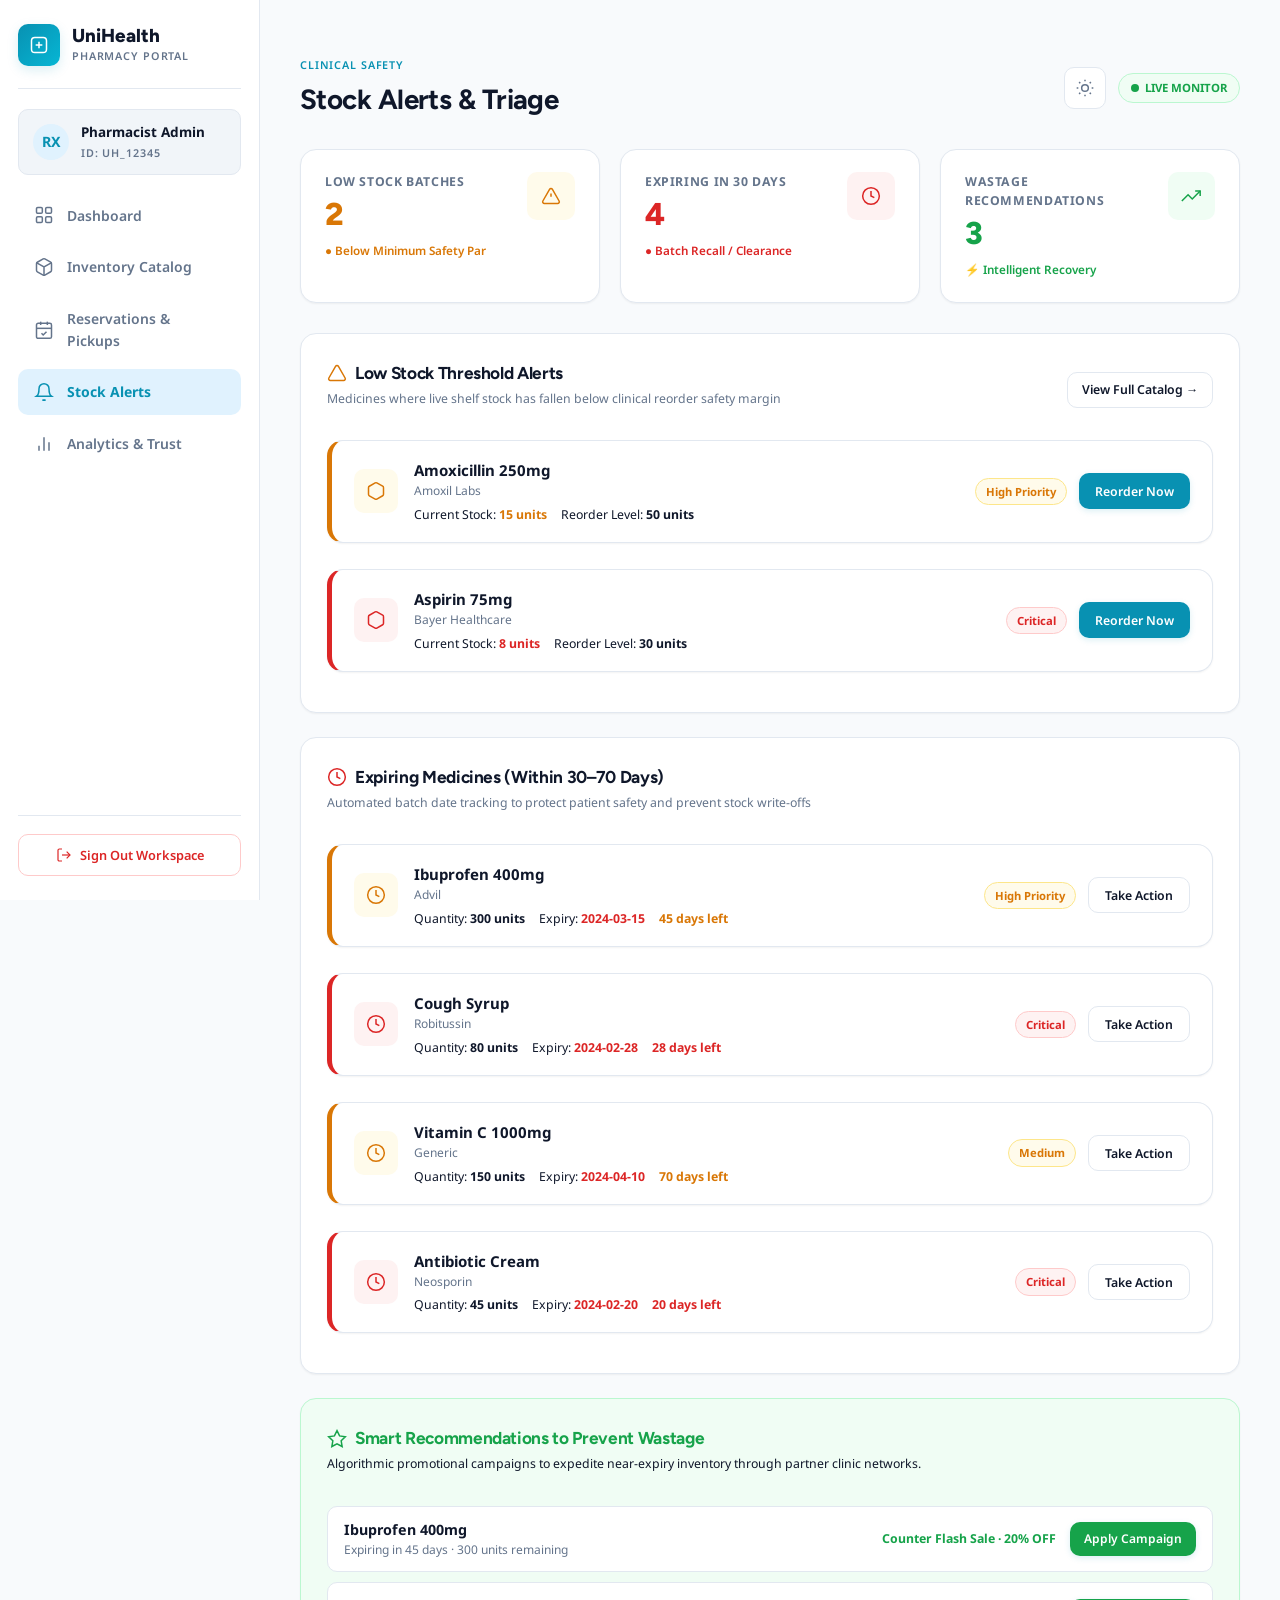
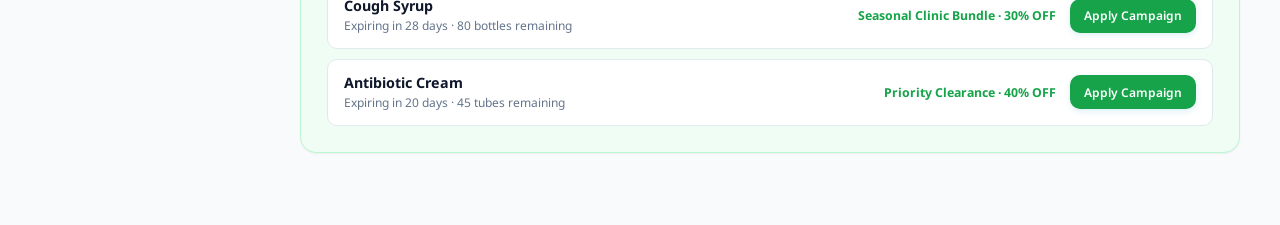
==== commit fa5d5ebe: "feat(a11y): add skip-to-content links and accessible landmark targets across all pages" ====
--- a/alerts.html
+++ b/alerts.html
@@ -9,6 +9,7 @@
   <link rel="icon" href="data:image/svg+xml,<svg xmlns='http://www.w3.org/2000/svg' viewBox='0 0 24 24' fill='%230891b2'><path d='M19 10.5V6a2 2 0 0 0-2-2H7a2 2 0 0 0-2 2v12a2 2 0 0 0 2 2h10a2 2 0 0 0 2-2v-4.5'/><path d='M10 12h4m-2-2v4'/></svg>">
 </head>
 <body>
+  <a class="skip-link" href="#main-content">Skip to main content</a>
 <div class="app-shell">
 
   <!-- ==================== SIDEBAR ==================== -->
@@ -93,9 +94,14 @@
   <!-- ==================== MAIN CONTENT ==================== -->
   <main class="app-main">
     <div class="app-header-row">
-      <div>
-        <div class="brand-subtitle" style="color: var(--primary);">CLINICAL SAFETY</div>
-        <h1 style="font-size: 1.85rem; margin: 4px 0 0;">Stock Alerts &amp; Triage</h1>
+      <div style="display: flex; align-items: center;">
+        <button type="button" class="mobile-toggle-btn" onclick="toggleMobileSidebar()" aria-label="Toggle navigation">
+          <svg class="ui-icon" viewBox="0 0 24 24" fill="none" stroke="currentColor"><line x1="3" y1="12" x2="21" y2="12"></line><line x1="3" y1="6" x2="21" y2="6"></line><line x1="3" y1="18" x2="21" y2="18"></line></svg>
+        </button>
+        <div>
+          <div class="brand-subtitle" style="color: var(--primary);">CLINICAL SAFETY</div>
+          <h1 style="font-size: 1.85rem; margin: 4px 0 0;">Stock Alerts &amp; Triage</h1>
+        </div>
       </div>
       <div class="header-meta">
         <button type="button" class="btn-icon" onclick="toggleTheme()" aria-label="Toggle theme">
--- a/style.css
+++ b/style.css
@@ -1068,6 +1068,33 @@
   width: 100%;
   max-width: 560px;
   box-shadow: var(--shadow-lg);
+}
+
+/* Mobile Drawer Navigation & Overlay */
+.mobile-toggle-btn {
+  display: none;
+  width: 42px;
+  height: 42px;
+  border-radius: var(--radius-md);
+  border: 1px solid var(--border);
+  background: var(--surface);
+  color: var(--text-main);
+  align-items: center;
+  justify-content: center;
+  margin-right: 12px;
+}
+
+.sidebar-overlay {
+  display: none;
+  position: fixed;
+  inset: 0;
+  background: rgba(11, 17, 32, 0.5);
+  backdrop-filter: blur(2px);
+  z-index: 35;
+}
+
+.sidebar-overlay.active {
+  display: block;
 }
 
 /* Utilities & Display Helpers */
@@ -1085,6 +1112,9 @@
 
 /* Responsive Media Queries */
 @media (max-width: 992px) {
+  .mobile-toggle-btn {
+    display: inline-flex;
+  }
   .app-sidebar {
     transform: translateX(-100%);
     box-shadow: var(--shadow-lg);
